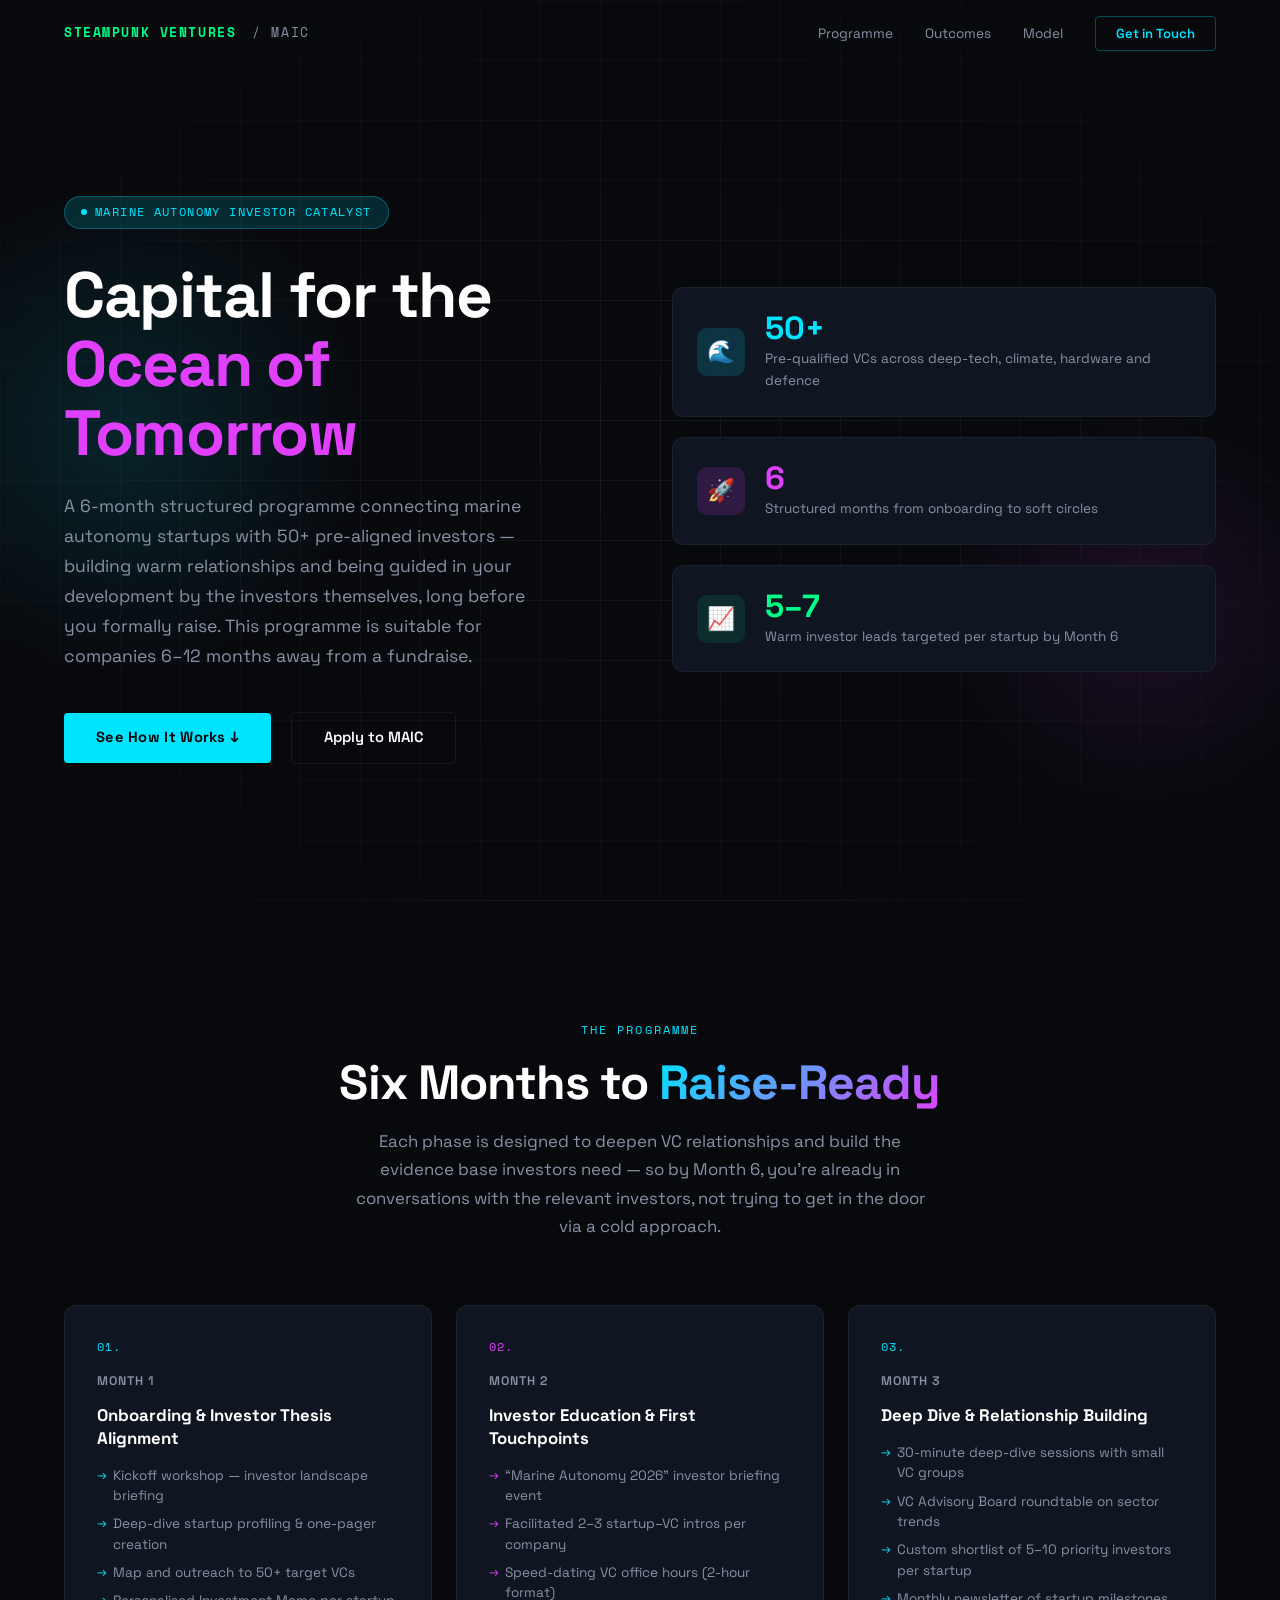
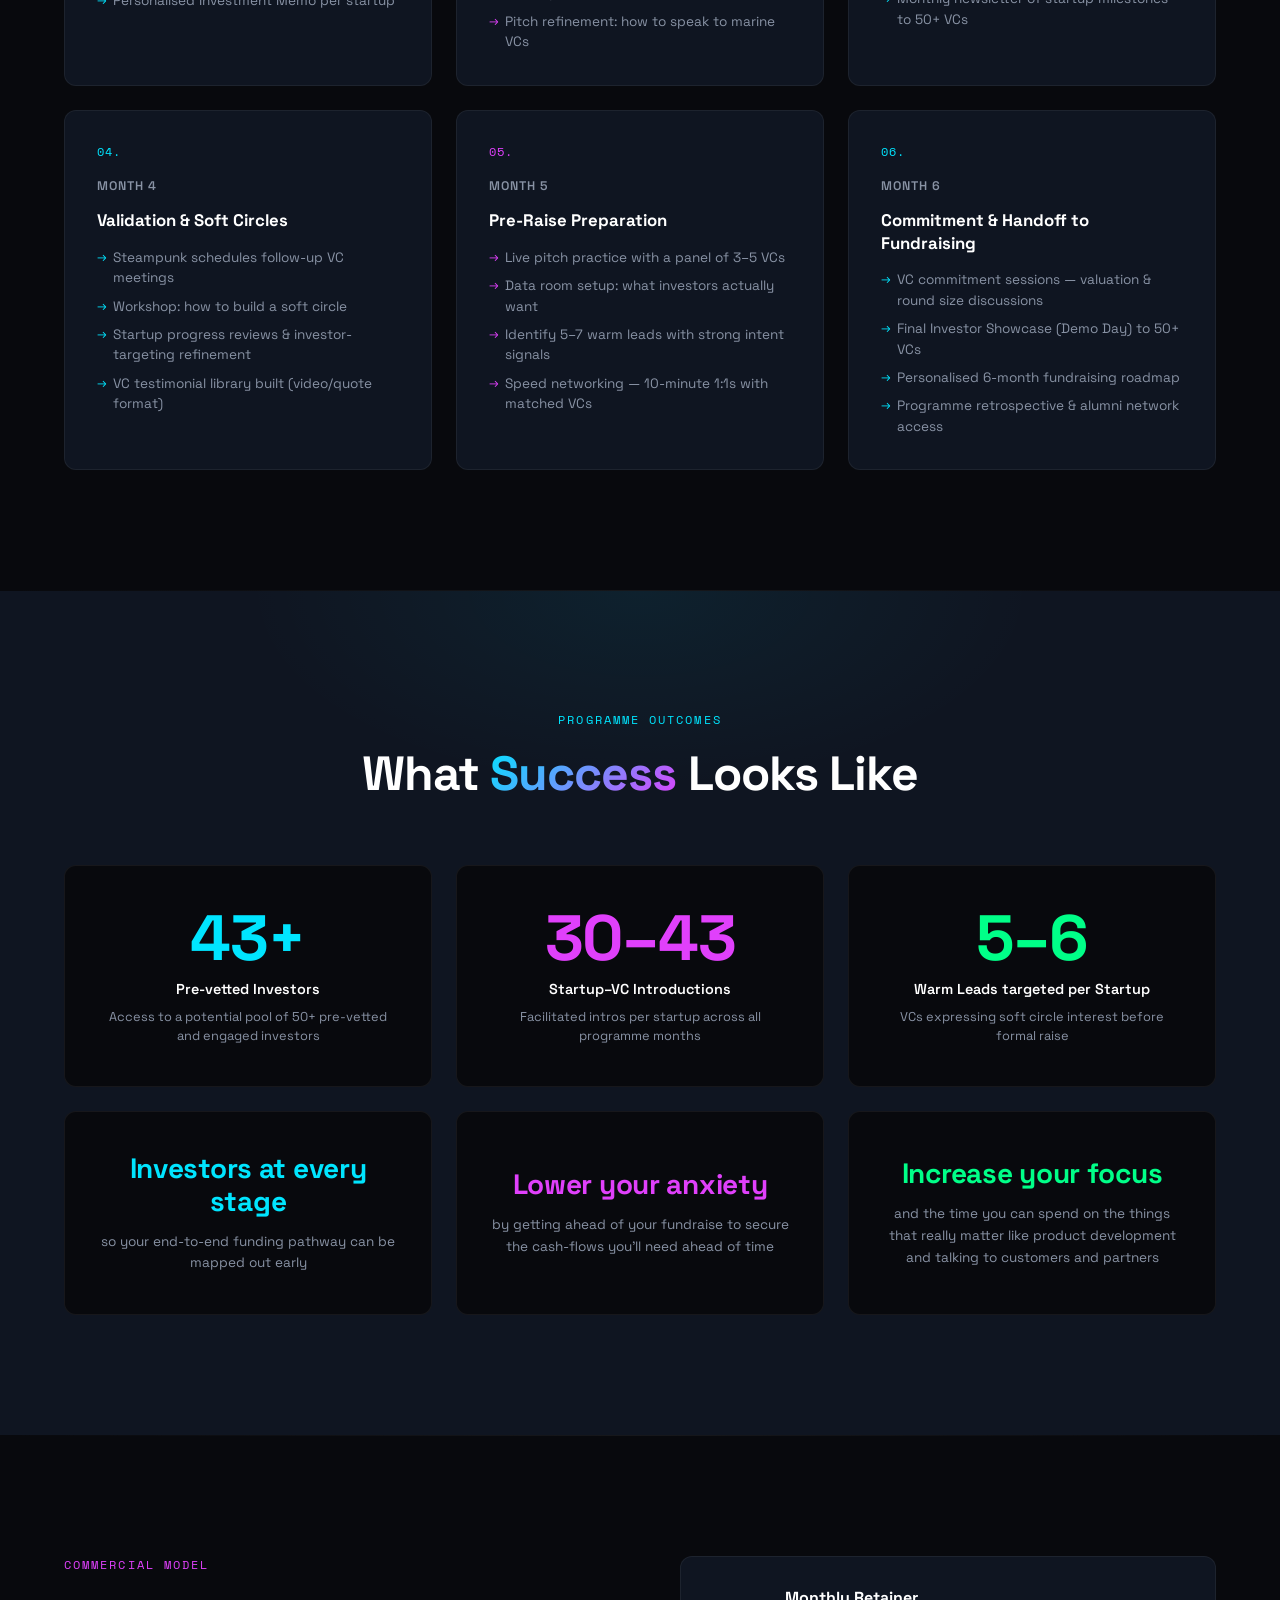
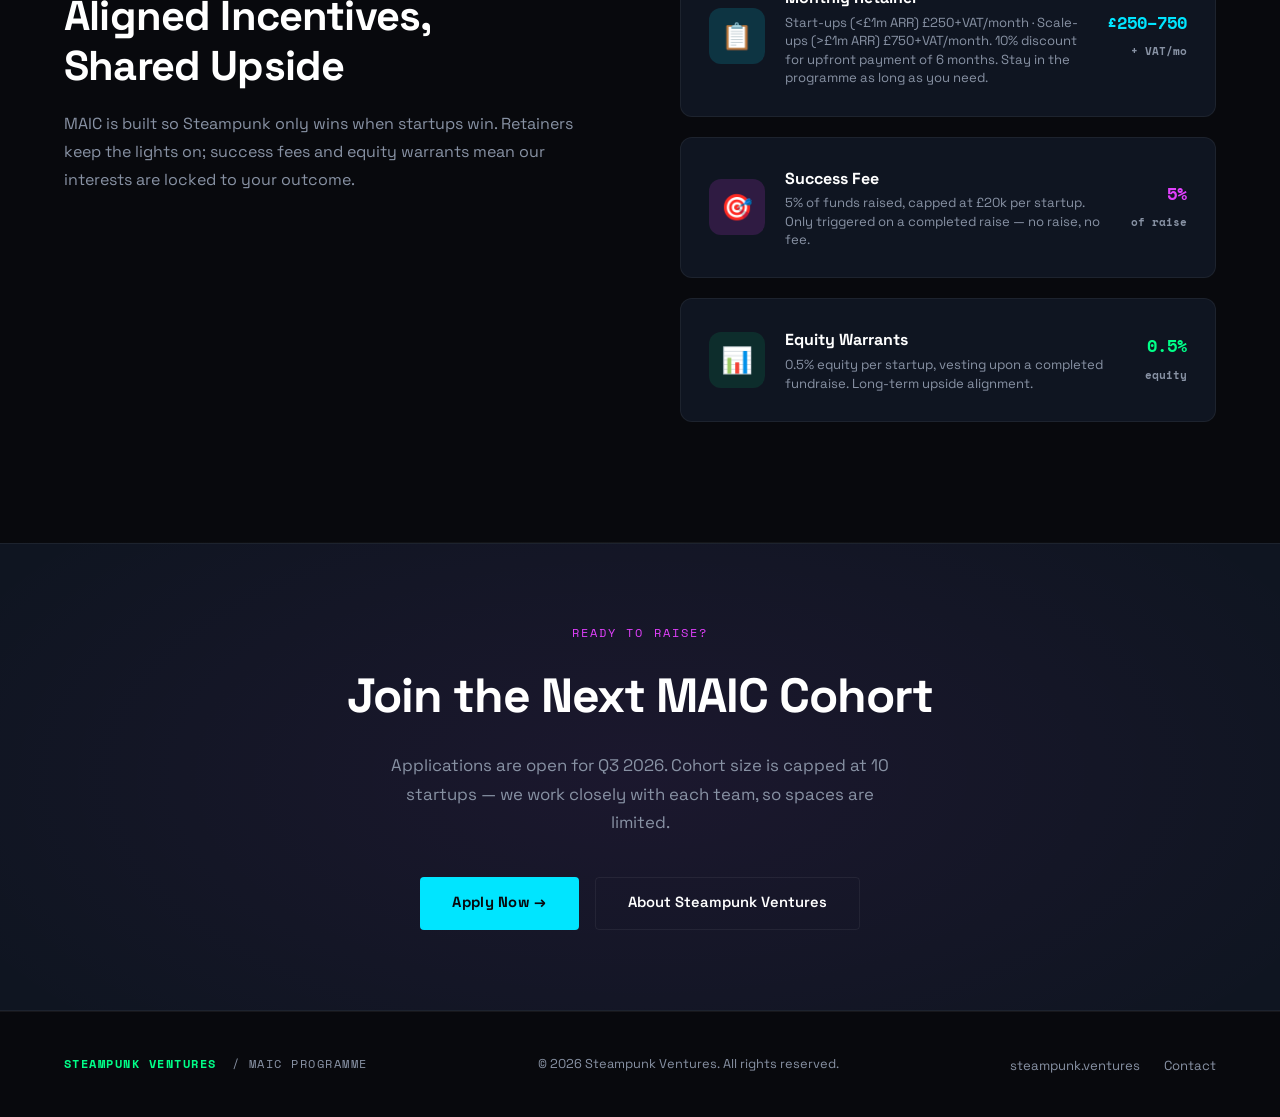
==== index.html @ b5d6bf50 "Apply client feedback: content updates and commercial model changes" ====
<!DOCTYPE html>
<html lang="en">
<head>
  <meta charset="UTF-8" />
  <meta name="viewport" content="width=device-width, initial-scale=1.0" />
  <title>MAIC – Marine Autonomy Investor Catalyst | Steampunk Ventures</title>
  <meta name="description" content="A 6-month structured programme connecting marine autonomy startups with 50+ VCs. Delivered by Steampunk Ventures." />
  <link rel="stylesheet" href="style.css" />
  <link rel="preconnect" href="https://fonts.googleapis.com" />
  <link rel="preconnect" href="https://fonts.gstatic.com" crossorigin />
</head>
<body>

  <!-- ── Navigation ────────────────────────────── -->
  <nav class="nav" role="navigation" aria-label="Main navigation">
    <div class="container nav-inner">
      <a href="#hero" class="nav-logo">
        Steampunk Ventures <span>/ MAIC</span>
      </a>
      <ul class="nav-links" role="list">
        <li><a href="#how-it-works">Programme</a></li>
        <li><a href="#metrics">Outcomes</a></li>
        <li><a href="#revenue">Model</a></li>
        <li><a href="#contact" class="nav-cta">Get in Touch</a></li>
      </ul>
    </div>
  </nav>

  <!-- ── Hero ──────────────────────────────────────────── -->
  <section id="hero" class="hero" aria-labelledby="hero-heading">
    <div class="hero-grid" aria-hidden="true"></div>
    <div class="hero-glow-left" aria-hidden="true"></div>
    <div class="hero-glow-right" aria-hidden="true"></div>

    <div class="container hero-content">
      <div class="hero-left">
        <div class="hero-badge reveal">Marine Autonomy Investor Catalyst</div>
        <h1 id="hero-heading" class="hero-title reveal reveal-delay-1">
          Capital for the <em>Ocean of Tomorrow</em>
        </h1>
        <p class="hero-sub reveal reveal-delay-2">
          A 6-month structured programme connecting marine autonomy startups
          with 50+ pre-aligned investors — building warm relationships and being
          guided in your development by the investors themselves, long before you
          formally raise. This programme is suitable for companies 6–12 months
          away from a fundraise.
        </p>
        <div class="hero-actions reveal reveal-delay-3">
          <a href="#how-it-works" class="btn-primary">
            See How It Works ↓
          </a>
          <a href="#contact" class="btn-secondary">
            Apply to MAIC
          </a>
        </div>
      </div>

      <div class="hero-right">
        <div class="hero-stat-card reveal reveal-delay-2">
          <div class="hero-stat-icon cyan" aria-hidden="true">🌊</div>
          <div>
            <div class="hero-stat-number">50+</div>
            <div class="hero-stat-desc">Pre-qualified VCs across deep-tech, climate, hardware and defence</div>
          </div>
        </div>
        <div class="hero-stat-card reveal reveal-delay-3">
          <div class="hero-stat-icon magenta" aria-hidden="true">🚀</div>
          <div>
            <div class="hero-stat-number magenta">6</div>
            <div class="hero-stat-desc">Structured months from onboarding to soft circles</div>
          </div>
        </div>
        <div class="hero-stat-card reveal reveal-delay-4">
          <div class="hero-stat-icon green" aria-hidden="true">📈</div>
          <div>
            <div class="hero-stat-number green">5–7</div>
            <div class="hero-stat-desc">Warm investor leads targeted per startup by Month 6</div>
          </div>
        </div>
      </div>
    </div>
  </section>

  <div class="divider"></div>

  <!-- ── How It Works ──────────────────────────────── -->
  <section id="how-it-works" class="how-it-works" aria-labelledby="hiw-heading">
    <div class="container">
      <div class="section-header">
        <span class="label reveal">The Programme</span>
        <h2 id="hiw-heading" class="section-title reveal reveal-delay-1">
          Six Months to <em>Raise-Ready</em>
        </h2>
        <p class="section-lead reveal reveal-delay-2">
          Each phase is designed to deepen VC relationships and build the evidence
          base investors need — so by Month 6, you’re already in conversations with
          the relevant investors, not trying to get in the door via a cold approach.
        </p>
      </div>

      <div class="phases-grid">

        <article class="phase-card reveal">
          <span class="phase-number">01.</span>
          <p class="phase-month">Month 1</p>
          <h3 class="phase-title">Onboarding &amp; Investor Thesis Alignment</h3>
          <ul class="phase-bullets">
            <li>Kickoff workshop — investor landscape briefing</li>
            <li>Deep-dive startup profiling &amp; one-pager creation</li>
            <li>Map and outreach to 50+ target VCs</li>
            <li>Personalised Investment Memo per startup</li>
          </ul>
        </article>

        <article class="phase-card reveal reveal-delay-1">
          <span class="phase-number">02.</span>
          <p class="phase-month">Month 2</p>
          <h3 class="phase-title">Investor Education &amp; First Touchpoints</h3>
          <ul class="phase-bullets">
            <li>“Marine Autonomy 2026” investor briefing event</li>
            <li>Facilitated 2–3 startup–VC intros per company</li>
            <li>Speed-dating VC office hours (2-hour format)</li>
            <li>Pitch refinement: how to speak to marine VCs</li>
          </ul>
        </article>

        <article class="phase-card reveal reveal-delay-2">
          <span class="phase-number">03.</span>
          <p class="phase-month">Month 3</p>
          <h3 class="phase-title">Deep Dive &amp; Relationship Building</h3>
          <ul class="phase-bullets">
            <li>30-minute deep-dive sessions with small VC groups</li>
            <li>VC Advisory Board roundtable on sector trends</li>
            <li>Custom shortlist of 5–10 priority investors per startup</li>
            <li>Monthly newsletter of startup milestones to 50+ VCs</li>
          </ul>
        </article>

        <article class="phase-card reveal reveal-delay-3">
          <span class="phase-number">04.</span>
          <p class="phase-month">Month 4</p>
          <h3 class="phase-title">Validation &amp; Soft Circles</h3>
          <ul class="phase-bullets">
            <li>Steampunk schedules follow-up VC meetings</li>
            <li>Workshop: how to build a soft circle</li>
            <li>Startup progress reviews &amp; investor-targeting refinement</li>
            <li>VC testimonial library built (video/quote format)</li>
          </ul>
        </article>

        <article class="phase-card reveal reveal-delay-4">
          <span class="phase-number">05.</span>
          <p class="phase-month">Month 5</p>
          <h3 class="phase-title">Pre-Raise Preparation</h3>
          <ul class="phase-bullets">
            <li>Live pitch practice with a panel of 3–5 VCs</li>
            <li>Data room setup: what investors actually want</li>
            <li>Identify 5–7 warm leads with strong intent signals</li>
            <li>Speed networking — 10-minute 1:1s with matched VCs</li>
          </ul>
        </article>

        <article class="phase-card reveal reveal-delay-5">
          <span class="phase-number">06.</span>
          <p class="phase-month">Month 6</p>
          <h3 class="phase-title">Commitment &amp; Handoff to Fundraising</h3>
          <ul class="phase-bullets">
            <li>VC commitment sessions — valuation &amp; round size discussions</li>
            <li>Final Investor Showcase (Demo Day) to 50+ VCs</li>
            <li>Personalised 6-month fundraising roadmap</li>
            <li>Programme retrospective &amp; alumni network access</li>
          </ul>
        </article>

      </div>
    </div>
  </section>

  <div class="divider"></div>

  <!-- ── Key Metrics ───────────────────────────────── -->
  <section id="metrics" class="metrics" aria-labelledby="metrics-heading">
    <div class="container">
      <div class="section-header">
        <span class="label reveal">Programme Outcomes</span>
        <h2 id="metrics-heading" class="section-title reveal reveal-delay-1">
          What <em>Success</em> Looks Like
        </h2>
      </div>

      <div class="metrics-grid">

        <div class="metric-card reveal">
          <div class="metric-value" data-target="50" data-suffix="+">0</div>
          <div class="metric-label">Pre-vetted Investors</div>
          <div class="metric-desc">Access to a potential pool of 50+ pre-vetted and engaged investors</div>
        </div>

        <div class="metric-card magenta reveal reveal-delay-1">
          <div class="metric-value magenta" data-target="50" data-prefix="30–" data-suffix="">0</div>
          <div class="metric-label">Startup–VC Introductions</div>
          <div class="metric-desc">Facilitated intros per startup across all programme months</div>
        </div>

        <div class="metric-card green reveal reveal-delay-2">
          <div class="metric-value green" data-target="7" data-prefix="5–" data-suffix="">0</div>
          <div class="metric-label">Warm Leads targeted per Startup</div>
          <div class="metric-desc">VCs expressing soft circle interest before formal raise</div>
        </div>

        <div class="benefit-card reveal reveal-delay-3">
          <div class="benefit-headline">Investors at every stage</div>
          <div class="benefit-desc">so your end-to-end funding pathway can be mapped out early</div>
        </div>

        <div class="benefit-card magenta reveal reveal-delay-4">
          <div class="benefit-headline">Lower your anxiety</div>
          <div class="benefit-desc">by getting ahead of your fundraise to secure the cash-flows you’ll need ahead of time</div>
        </div>

        <div class="benefit-card green reveal reveal-delay-5">
          <div class="benefit-headline">Increase your focus</div>
          <div class="benefit-desc">and the time you can spend on the things that really matter like product development and talking to customers and partners</div>
        </div>

      </div>
    </div>
  </section>

  <div class="divider"></div>

  <!-- ── Revenue Model ─────────────────────────────── -->
  <section id="revenue" class="revenue" aria-labelledby="revenue-heading">
    <div class="container">
      <div class="revenue-layout">

        <div class="revenue-left">
          <span class="revenue-intro-label reveal">Commercial Model</span>
          <h2 id="revenue-heading" class="revenue-intro-title reveal reveal-delay-1">
            Aligned Incentives,<br>Shared Upside
          </h2>
          <p class="revenue-intro-text reveal reveal-delay-2">
            MAIC is built so Steampunk only wins when startups win.
            Retainers keep the lights on; success fees and equity warrants
            mean our interests are locked to your outcome.
          </p>
        </div>

        <div class="revenue-streams" aria-label="Revenue streams">

          <div class="stream-card reveal">
            <div class="stream-icon" aria-hidden="true">📋</div>
            <div>
              <div class="stream-name">Monthly Retainer</div>
              <div class="stream-detail">Start-ups (&lt;£1m ARR) £250+VAT/month · Scale-ups (&gt;£1m ARR) £750+VAT/month. 10% discount for upfront payment of 6 months. Stay in the programme as long as you need.</div>
            </div>
            <div class="stream-value">£250–750<br><small style="font-size:0.7rem;color:var(--text-muted)">+ VAT/mo</small></div>
          </div>

          <div class="stream-card reveal reveal-delay-1">
            <div class="stream-icon magenta" aria-hidden="true">🎯</div>
            <div>
              <div class="stream-name">Success Fee</div>
              <div class="stream-detail">5% of funds raised, capped at £20k per startup. Only triggered on a completed raise — no raise, no fee.</div>
            </div>
            <div class="stream-value">5%<br><small style="font-size:0.7rem;color:var(--text-muted)">of raise</small></div>
          </div>

          <div class="stream-card reveal reveal-delay-2">
            <div class="stream-icon green" aria-hidden="true">📊</div>
            <div>
              <div class="stream-name">Equity Warrants</div>
              <div class="stream-detail">0.5% equity per startup, vesting upon a completed fundraise. Long-term upside alignment.</div>
            </div>
            <div class="stream-value">0.5%<br><small style="font-size:0.7rem;color:var(--text-muted)">equity</small></div>
          </div>

        </div>
      </div>
    </div>
  </section>

  <div class="divider"></div>

  <!-- ── CTA Banner ─────────────────────────────────── -->
  <section id="contact" class="cta-banner" aria-labelledby="cta-heading">
    <div class="container">
      <span class="label reveal" style="text-align:center; color: var(--accent-magenta);">Ready to Raise?</span>
      <h2 id="cta-heading" class="cta-title reveal reveal-delay-1">
        Join the Next MAIC Cohort
      </h2>
      <p class="cta-sub reveal reveal-delay-2">
        Applications are open for Q3 2026. Cohort size is capped at 10 startups
        — we work closely with each team, so spaces are limited.
      </p>
      <div class="cta-actions reveal reveal-delay-3">
        <a href="mailto:maic@steampunk.ventures" class="btn-primary">
          Apply Now →
        </a>
        <a href="https://www.steampunk.ventures/" class="btn-secondary" target="_blank" rel="noopener noreferrer">
          About Steampunk Ventures
        </a>
      </div>
    </div>
  </section>

  <!-- ── Footer ───────────────────────────────────────── -->
  <footer>
    <div class="container footer-inner">
      <div class="footer-logo">
        Steampunk Ventures <span>/ MAIC Programme</span>
      </div>
      <p class="footer-note">&copy; 2026 Steampunk Ventures. All rights reserved.</p>
      <ul class="footer-links" role="list">
        <li><a href="https://www.steampunk.ventures/" target="_blank" rel="noopener noreferrer">steampunk.ventures</a></li>
        <li><a href="mailto:maic@steampunk.ventures">Contact</a></li>
      </ul>
    </div>
  </footer>

  <script src="script.js" defer></script>
</body>
</html>
---- style.css ----
/* ============================================================
   MAIC – Marine Autonomy Investor Catalyst
   Brand: Steampunk Ventures
   ============================================================ */

@import url('https://fonts.googleapis.com/css2?family=Space+Grotesk:wght@300;400;500;600;700&family=Space+Mono:wght@400;700&display=swap');

:root {
  --bg-base:        #08090D;
  --bg-card:        #0F1521;
  --bg-card-hover:  #141E30;
  --text-primary:   #FFFFFF;
  --text-muted:     #8892A4;
  --accent-cyan:    #00E5FF;
  --accent-magenta: #E040FB;
  --accent-green:   #00FF88;
  --glow-cyan:      rgba(0, 229, 255, 0.15);
  --glow-magenta:   rgba(224, 64, 251, 0.15);
  --border-subtle:  rgba(255, 255, 255, 0.06);
  --border-cyan:    rgba(0, 229, 255, 0.3);
  --border-magenta: rgba(224, 64, 251, 0.3);
  --font-main:      'Space Grotesk', system-ui, sans-serif;
  --font-mono:      'Space Mono', monospace;
  --max-width:      1200px;
  --section-pad:    120px;
}

/* ── Reset ──────────────────────────────────────────── */
*, *::before, *::after { box-sizing: border-box; margin: 0; padding: 0; }
html { scroll-behavior: smooth; font-size: 16px; }
body {
  background: var(--bg-base);
  color: var(--text-primary);
  font-family: var(--font-main);
  line-height: 1.6;
  -webkit-font-smoothing: antialiased;
}
img { max-width: 100%; display: block; }
a { color: inherit; text-decoration: none; }

/* ── Utility ──────────────────────────────────────────── */
.container {
  width: 90%;
  max-width: var(--max-width);
  margin-inline: auto;
}
.label {
  font-family: var(--font-mono);
  font-size: 0.72rem;
  letter-spacing: 0.18em;
  text-transform: uppercase;
  color: var(--accent-cyan);
  display: block;
  margin-bottom: 1rem;
}
.reveal {
  opacity: 0;
  transform: translateY(32px);
  transition: opacity 0.7s ease, transform 0.7s ease;
}
.reveal.visible {
  opacity: 1;
  transform: none;
}
.reveal-delay-1 { transition-delay: 0.1s; }
.reveal-delay-2 { transition-delay: 0.2s; }
.reveal-delay-3 { transition-delay: 0.3s; }
.reveal-delay-4 { transition-delay: 0.4s; }
.reveal-delay-5 { transition-delay: 0.5s; }
.reveal-delay-6 { transition-delay: 0.6s; }

/* ── Nav ───────────────────────────────────────────────────── */
.nav {
  position: fixed;
  top: 0;
  inset-inline: 0;
  z-index: 100;
  padding: 1.25rem 0;
  transition: background 0.3s ease, backdrop-filter 0.3s ease;
}
.nav.scrolled {
  background: rgba(8, 9, 13, 0.92);
  backdrop-filter: blur(12px);
  border-bottom: 1px solid var(--border-subtle);
}
.nav-inner {
  display: flex;
  align-items: center;
  justify-content: space-between;
}
.nav-logo {
  font-family: var(--font-mono);
  font-size: 0.82rem;
  font-weight: 700;
  letter-spacing: 0.12em;
  text-transform: uppercase;
  color: var(--accent-green);
}
.nav-logo span {
  color: var(--text-muted);
  font-weight: 400;
  margin-left: 0.4rem;
}
.nav-links {
  display: flex;
  align-items: center;
  gap: 2rem;
  list-style: none;
}
.nav-links a {
  font-size: 0.85rem;
  color: var(--text-muted);
  transition: color 0.2s;
}
.nav-links a:hover { color: var(--text-primary); }
.nav-cta {
  font-size: 0.82rem !important;
  font-weight: 600;
  color: var(--accent-cyan) !important;
  border: 1px solid var(--border-cyan);
  padding: 0.5rem 1.25rem;
  border-radius: 4px;
  transition: background 0.2s, color 0.2s !important;
}
.nav-cta:hover {
  background: var(--accent-cyan);
  color: var(--bg-base) !important;
}

/* ── Hero ────────────────────────────────────────────────────────── */
.hero {
  min-height: 100vh;
  display: flex;
  align-items: center;
  position: relative;
  overflow: hidden;
  padding: 160px 0 100px;
}
.hero-grid {
  position: absolute;
  inset: 0;
  background-image:
    linear-gradient(var(--border-subtle) 1px, transparent 1px),
    linear-gradient(90deg, var(--border-subtle) 1px, transparent 1px);
  background-size: 60px 60px;
  mask-image: radial-gradient(ellipse 80% 80% at 50% 50%, black, transparent);
}
.hero-glow-left {
  position: absolute;
  top: 20%;
  left: -10%;
  width: 500px;
  height: 500px;
  background: radial-gradient(circle, rgba(0, 229, 255, 0.12) 0%, transparent 70%);
  pointer-events: none;
}
.hero-glow-right {
  position: absolute;
  bottom: 10%;
  right: -5%;
  width: 400px;
  height: 400px;
  background: radial-gradient(circle, rgba(224, 64, 251, 0.1) 0%, transparent 70%);
  pointer-events: none;
}
.hero-content {
  position: relative;
  z-index: 2;
  display: grid;
  grid-template-columns: 1fr 1fr;
  gap: 4rem;
  align-items: center;
}
.hero-badge {
  display: inline-flex;
  align-items: center;
  gap: 0.5rem;
  background: var(--glow-cyan);
  border: 1px solid var(--border-cyan);
  border-radius: 100px;
  padding: 0.4rem 1rem;
  font-family: var(--font-mono);
  font-size: 0.72rem;
  letter-spacing: 0.12em;
  text-transform: uppercase;
  color: var(--accent-cyan);
  margin-bottom: 2rem;
}
.hero-badge::before {
  content: '';
  width: 6px;
  height: 6px;
  background: var(--accent-cyan);
  border-radius: 50%;
  animation: pulse 2s infinite;
}
@keyframes pulse {
  0%, 100% { opacity: 1; }
  50% { opacity: 0.3; }
}
.hero-title {
  font-size: clamp(2.6rem, 5vw, 4.2rem);
  font-weight: 700;
  line-height: 1.08;
  letter-spacing: -0.02em;
  margin-bottom: 1.5rem;
}
.hero-title em {
  font-style: normal;
  color: var(--accent-magenta);
}
.hero-sub {
  font-size: 1.1rem;
  color: var(--text-muted);
  line-height: 1.7;
  margin-bottom: 2.5rem;
  max-width: 42ch;
}
.hero-actions {
  display: flex;
  align-items: center;
  gap: 1.25rem;
  flex-wrap: wrap;
}
.btn-primary {
  display: inline-flex;
  align-items: center;
  gap: 0.5rem;
  background: var(--accent-cyan);
  color: var(--bg-base);
  font-family: var(--font-main);
  font-weight: 700;
  font-size: 0.92rem;
  letter-spacing: 0.02em;
  padding: 0.85rem 2rem;
  border-radius: 4px;
  border: none;
  cursor: pointer;
  transition: transform 0.2s, box-shadow 0.2s;
}
.btn-primary:hover {
  transform: translateY(-2px);
  box-shadow: 0 8px 32px rgba(0, 229, 255, 0.3);
}
.btn-secondary {
  display: inline-flex;
  align-items: center;
  gap: 0.5rem;
  background: transparent;
  color: var(--text-primary);
  font-family: var(--font-main);
  font-weight: 600;
  font-size: 0.92rem;
  padding: 0.85rem 2rem;
  border-radius: 4px;
  border: 1px solid var(--border-subtle);
  cursor: pointer;
  transition: border-color 0.2s, background 0.2s;
}
.btn-secondary:hover {
  border-color: var(--text-muted);
  background: rgba(255,255,255,0.04);
}
.hero-right {
  display: flex;
  flex-direction: column;
  gap: 1.25rem;
}
.hero-stat-card {
  background: var(--bg-card);
  border: 1px solid var(--border-subtle);
  border-radius: 12px;
  padding: 1.5rem;
  display: flex;
  align-items: center;
  gap: 1.25rem;
  transition: border-color 0.3s;
}
.hero-stat-card:hover { border-color: var(--border-cyan); }
.hero-stat-icon {
  width: 48px;
  height: 48px;
  border-radius: 10px;
  display: flex;
  align-items: center;
  justify-content: center;
  font-size: 1.4rem;
  flex-shrink: 0;
}
.hero-stat-icon.cyan { background: var(--glow-cyan); }
.hero-stat-icon.magenta { background: var(--glow-magenta); }
.hero-stat-icon.green { background: rgba(0, 255, 136, 0.1); }
.hero-stat-number {
  font-size: 2rem;
  font-weight: 700;
  line-height: 1;
  color: var(--accent-cyan);
}
.hero-stat-number.magenta { color: var(--accent-magenta); }
.hero-stat-number.green { color: var(--accent-green); }
.hero-stat-desc {
  font-size: 0.85rem;
  color: var(--text-muted);
  margin-top: 0.25rem;
}

/* ── Section Shared ─────────────────────────────────────────── */
section {
  padding: var(--section-pad) 0;
}
.section-header {
  text-align: center;
  margin-bottom: 4rem;
}
.section-title {
  font-size: clamp(2rem, 4vw, 3rem);
  font-weight: 700;
  letter-spacing: -0.02em;
  line-height: 1.15;
  margin-bottom: 1rem;
}
.section-title em {
  font-style: normal;
  background: linear-gradient(135deg, var(--accent-cyan), var(--accent-magenta));
  -webkit-background-clip: text;
  -webkit-text-fill-color: transparent;
  background-clip: text;
}
.section-lead {
  font-size: 1.05rem;
  color: var(--text-muted);
  max-width: 54ch;
  margin-inline: auto;
  line-height: 1.7;
}

/* ── Divider ─────────────────────────────────────────────────── */
.divider {
  height: 1px;
  background: linear-gradient(90deg, transparent, var(--border-subtle), transparent);
}

/* ── How It Works ───────────────────────────────────────────── */
.how-it-works {
  background: var(--bg-base);
}
.phases-grid {
  display: grid;
  grid-template-columns: repeat(3, 1fr);
  gap: 1.5rem;
}
.phase-card {
  background: var(--bg-card);
  border: 1px solid var(--border-subtle);
  border-radius: 12px;
  padding: 2rem;
  position: relative;
  overflow: hidden;
  transition: border-color 0.3s, transform 0.3s, box-shadow 0.3s;
  cursor: default;
}
.phase-card::before {
  content: '';
  position: absolute;
  top: 0;
  left: 0;
  right: 0;
  height: 2px;
  background: linear-gradient(90deg, var(--accent-cyan), transparent);
  opacity: 0;
  transition: opacity 0.3s;
}
.phase-card:hover {
  border-color: var(--border-cyan);
  transform: translateY(-4px);
  box-shadow: 0 16px 48px var(--glow-cyan);
}
.phase-card:hover::before { opacity: 1; }
.phase-card:nth-child(3n+2):hover {
  border-color: var(--border-magenta);
  box-shadow: 0 16px 48px var(--glow-magenta);
}
.phase-card:nth-child(3n+2)::before {
  background: linear-gradient(90deg, var(--accent-magenta), transparent);
}
.phase-number {
  font-family: var(--font-mono);
  font-size: 0.72rem;
  color: var(--accent-cyan);
  letter-spacing: 0.1em;
  margin-bottom: 1rem;
  display: block;
}
.phase-card:nth-child(3n+2) .phase-number { color: var(--accent-magenta); }
.phase-month {
  font-size: 0.78rem;
  font-weight: 600;
  text-transform: uppercase;
  letter-spacing: 0.08em;
  color: var(--text-muted);
  margin-bottom: 0.75rem;
}
.phase-title {
  font-size: 1.05rem;
  font-weight: 700;
  margin-bottom: 1rem;
  line-height: 1.35;
}
.phase-bullets {
  list-style: none;
  display: flex;
  flex-direction: column;
  gap: 0.5rem;
}
.phase-bullets li {
  font-size: 0.85rem;
  color: var(--text-muted);
  padding-left: 1rem;
  position: relative;
  line-height: 1.5;
}
.phase-bullets li::before {
  content: '→';
  position: absolute;
  left: 0;
  color: var(--accent-cyan);
  font-size: 0.75rem;
}
.phase-card:nth-child(3n+2) .phase-bullets li::before {
  color: var(--accent-magenta);
}

/* ── Key Metrics ──────────────────────────────────────────────── */
.metrics {
  background: var(--bg-card);
  position: relative;
  overflow: hidden;
}
.metrics::before {
  content: '';
  position: absolute;
  top: -200px;
  left: 50%;
  transform: translateX(-50%);
  width: 800px;
  height: 400px;
  background: radial-gradient(ellipse, rgba(0, 229, 255, 0.06) 0%, transparent 70%);
  pointer-events: none;
}
.metrics-grid {
  display: grid;
  grid-template-columns: repeat(3, 1fr);
  gap: 1.5rem;
}
.metric-card {
  background: var(--bg-base);
  border: 1px solid var(--border-subtle);
  border-radius: 12px;
  padding: 2.5rem 2rem;
  text-align: center;
  position: relative;
  overflow: hidden;
  transition: border-color 0.3s, box-shadow 0.3s;
}
.metric-card:hover {
  border-color: var(--border-cyan);
  box-shadow: 0 8px 32px var(--glow-cyan);
}
.metric-card.magenta:hover {
  border-color: var(--border-magenta);
  box-shadow: 0 8px 32px var(--glow-magenta);
}
.metric-card.green:hover {
  border-color: rgba(0,255,136,0.25);
  box-shadow: 0 8px 32px rgba(0,255,136,0.12);
}
.metric-value {
  font-size: clamp(2.8rem, 5vw, 4rem);
  font-weight: 700;
  line-height: 1;
  color: var(--accent-cyan);
  letter-spacing: -0.02em;
  margin-bottom: 0.5rem;
}
.metric-card.magenta .metric-value { color: var(--accent-magenta); }
.metric-card.green .metric-value { color: var(--accent-green); }
.metric-label {
  font-size: 0.9rem;
  font-weight: 600;
  color: var(--text-primary);
  margin-bottom: 0.4rem;
}
.metric-desc {
  font-size: 0.8rem;
  color: var(--text-muted);
  line-height: 1.5;
}

/* ── Benefit Cards (metrics section) ────────────────────────────── */
.benefit-card {
  background: var(--bg-base);
  border: 1px solid var(--border-subtle);
  border-radius: 12px;
  padding: 2.5rem 2rem;
  text-align: center;
  display: flex;
  flex-direction: column;
  justify-content: center;
  gap: 0.75rem;
  transition: border-color 0.3s, box-shadow 0.3s;
}
.benefit-card:hover {
  border-color: var(--border-cyan);
  box-shadow: 0 8px 32px var(--glow-cyan);
}
.benefit-card.magenta:hover {
  border-color: var(--border-magenta);
  box-shadow: 0 8px 32px var(--glow-magenta);
}
.benefit-card.green:hover {
  border-color: rgba(0,255,136,0.25);
  box-shadow: 0 8px 32px rgba(0,255,136,0.12);
}
.benefit-headline {
  font-size: clamp(1.3rem, 2.5vw, 1.75rem);
  font-weight: 700;
  letter-spacing: -0.01em;
  color: var(--accent-cyan);
  line-height: 1.2;
}
.benefit-card.magenta .benefit-headline { color: var(--accent-magenta); }
.benefit-card.green .benefit-headline { color: var(--accent-green); }
.benefit-desc {
  font-size: 0.85rem;
  color: var(--text-muted);
  line-height: 1.6;
}

/* ── Revenue ─────────────────────────────────────────────────────────── */
.revenue {
  background: var(--bg-base);
}
.revenue-layout {
  display: grid;
  grid-template-columns: 1fr 1fr;
  gap: 5rem;
  align-items: start;
}
.revenue-intro-label {
  font-family: var(--font-mono);
  font-size: 0.72rem;
  color: var(--accent-magenta);
  letter-spacing: 0.18em;
  text-transform: uppercase;
  display: block;
  margin-bottom: 1rem;
}
.revenue-intro-title {
  font-size: clamp(1.8rem, 3.5vw, 2.6rem);
  font-weight: 700;
  letter-spacing: -0.02em;
  line-height: 1.2;
  margin-bottom: 1.25rem;
}
.revenue-intro-text {
  font-size: 1rem;
  color: var(--text-muted);
  line-height: 1.75;
  margin-bottom: 2rem;
}
.revenue-streams {
  display: flex;
  flex-direction: column;
  gap: 1.25rem;
}
.stream-card {
  background: var(--bg-card);
  border: 1px solid var(--border-subtle);
  border-radius: 12px;
  padding: 1.75rem;
  display: grid;
  grid-template-columns: 56px 1fr auto;
  align-items: center;
  gap: 1.25rem;
  transition: border-color 0.3s, box-shadow 0.3s;
}
.stream-card:hover {
  border-color: var(--border-cyan);
  box-shadow: 0 4px 24px var(--glow-cyan);
}
.stream-card:nth-child(2):hover {
  border-color: var(--border-magenta);
  box-shadow: 0 4px 24px var(--glow-magenta);
}
.stream-card:nth-child(3):hover {
  border-color: rgba(0,255,136,0.25);
  box-shadow: 0 4px 24px rgba(0,255,136,0.12);
}
.stream-icon {
  width: 56px;
  height: 56px;
  border-radius: 12px;
  background: var(--glow-cyan);
  display: flex;
  align-items: center;
  justify-content: center;
  font-size: 1.6rem;
  flex-shrink: 0;
}
.stream-icon.magenta { background: var(--glow-magenta); }
.stream-icon.green { background: rgba(0,255,136,0.1); }
.stream-name {
  font-weight: 700;
  font-size: 1rem;
  margin-bottom: 0.2rem;
}
.stream-detail {
  font-size: 0.82rem;
  color: var(--text-muted);
  line-height: 1.4;
}
.stream-value {
  font-family: var(--font-mono);
  font-weight: 700;
  font-size: 1.05rem;
  color: var(--accent-cyan);
  text-align: right;
  white-space: nowrap;
}
.stream-card:nth-child(2) .stream-value { color: var(--accent-magenta); }
.stream-card:nth-child(3) .stream-value { color: var(--accent-green); }

/* ── CTA Banner ───────────────────────────────────────────────────────── */
.cta-banner {
  background: var(--bg-card);
  border-top: 1px solid var(--border-subtle);
  border-bottom: 1px solid var(--border-subtle);
  padding: 80px 0;
  text-align: center;
  position: relative;
  overflow: hidden;
}
.cta-banner::before {
  content: '';
  position: absolute;
  inset: 0;
  background: radial-gradient(ellipse 60% 80% at 50% 50%, rgba(224, 64, 251, 0.06), transparent);
  pointer-events: none;
}
.cta-banner .container { position: relative; }
.cta-title {
  font-size: clamp(2rem, 4vw, 3rem);
  font-weight: 700;
  letter-spacing: -0.02em;
  margin-bottom: 1rem;
}
.cta-sub {
  font-size: 1.05rem;
  color: var(--text-muted);
  margin-bottom: 2.5rem;
  max-width: 46ch;
  margin-inline: auto;
  line-height: 1.7;
}
.cta-actions {
  display: flex;
  justify-content: center;
  gap: 1rem;
  flex-wrap: wrap;
}

/* ── Footer ──────────────────────────────────────────────────────────────── */
footer {
  padding: 2.5rem 0;
  border-top: 1px solid var(--border-subtle);
}
.footer-inner {
  display: flex;
  align-items: center;
  justify-content: space-between;
  gap: 1rem;
  flex-wrap: wrap;
}
.footer-logo {
  font-family: var(--font-mono);
  font-size: 0.78rem;
  font-weight: 700;
  letter-spacing: 0.12em;
  text-transform: uppercase;
  color: var(--accent-green);
}
.footer-logo span {
  color: var(--text-muted);
  font-weight: 400;
  margin-left: 0.4rem;
}
.footer-note {
  font-size: 0.8rem;
  color: var(--text-muted);
}
.footer-links {
  display: flex;
  gap: 1.5rem;
  list-style: none;
}
.footer-links a {
  font-size: 0.82rem;
  color: var(--text-muted);
  transition: color 0.2s;
}
.footer-links a:hover { color: var(--accent-cyan); }

/* ── Responsive ───────────────────────────────────────────────────────── */
@media (max-width: 1024px) {
  .phases-grid { grid-template-columns: repeat(2, 1fr); }
  .metrics-grid { grid-template-columns: repeat(2, 1fr); }
}

@media (max-width: 768px) {
  :root { --section-pad: 80px; }
  .nav-links { display: none; }
  .hero-content { grid-template-columns: 1fr; gap: 3rem; }
  .hero-right { flex-direction: row; flex-wrap: wrap; }
  .hero-stat-card { flex: 1 1 calc(50% - 0.625rem); }
  .phases-grid { grid-template-columns: 1fr; }
  .metrics-grid { grid-template-columns: 1fr 1fr; }
  .revenue-layout { grid-template-columns: 1fr; gap: 3rem; }
  .stream-card { grid-template-columns: 48px 1fr; }
  .stream-value { display: none; }
  .footer-inner { flex-direction: column; align-items: flex-start; gap: 1rem; }
}

@media (max-width: 480px) {
  .hero-stat-card { flex: 1 1 100%; }
  .metrics-grid { grid-template-columns: 1fr; }
  .hero-actions { flex-direction: column; align-items: stretch; }
  .btn-primary, .btn-secondary { text-align: center; justify-content: center; }
}
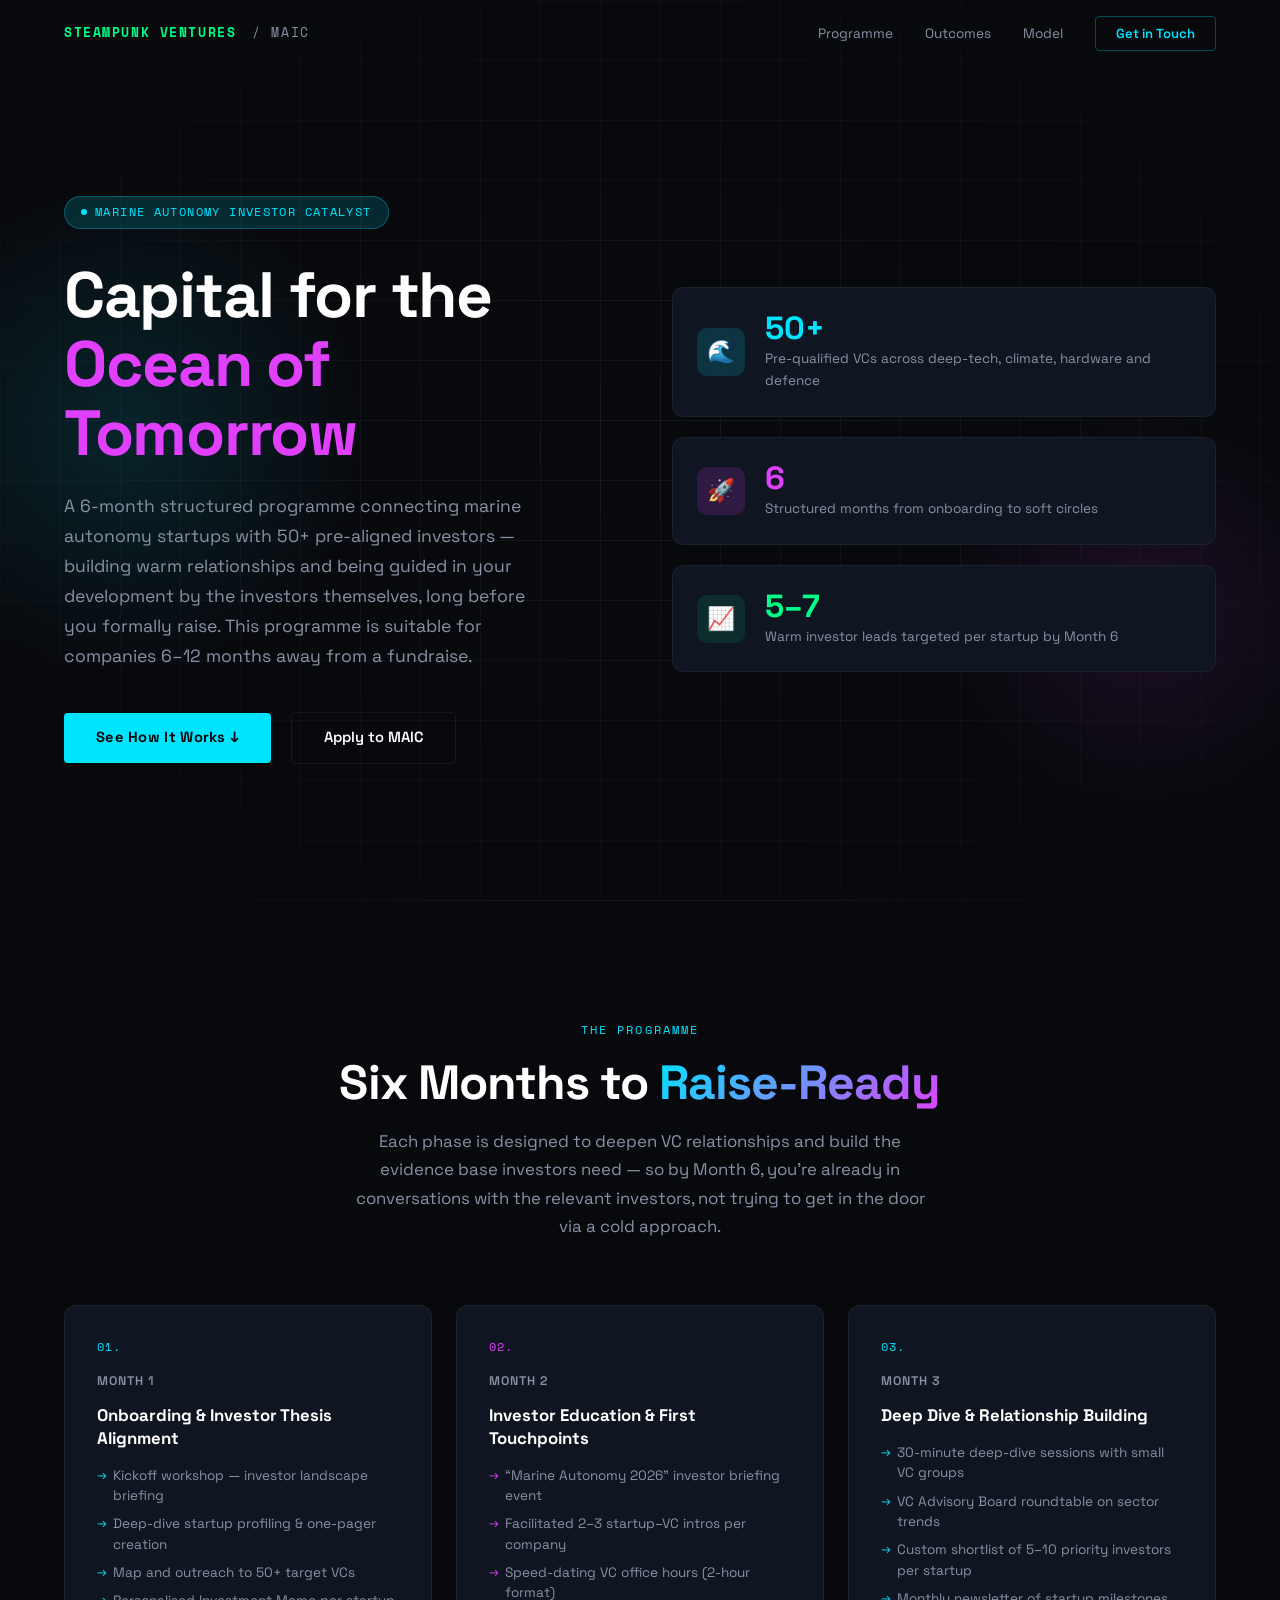
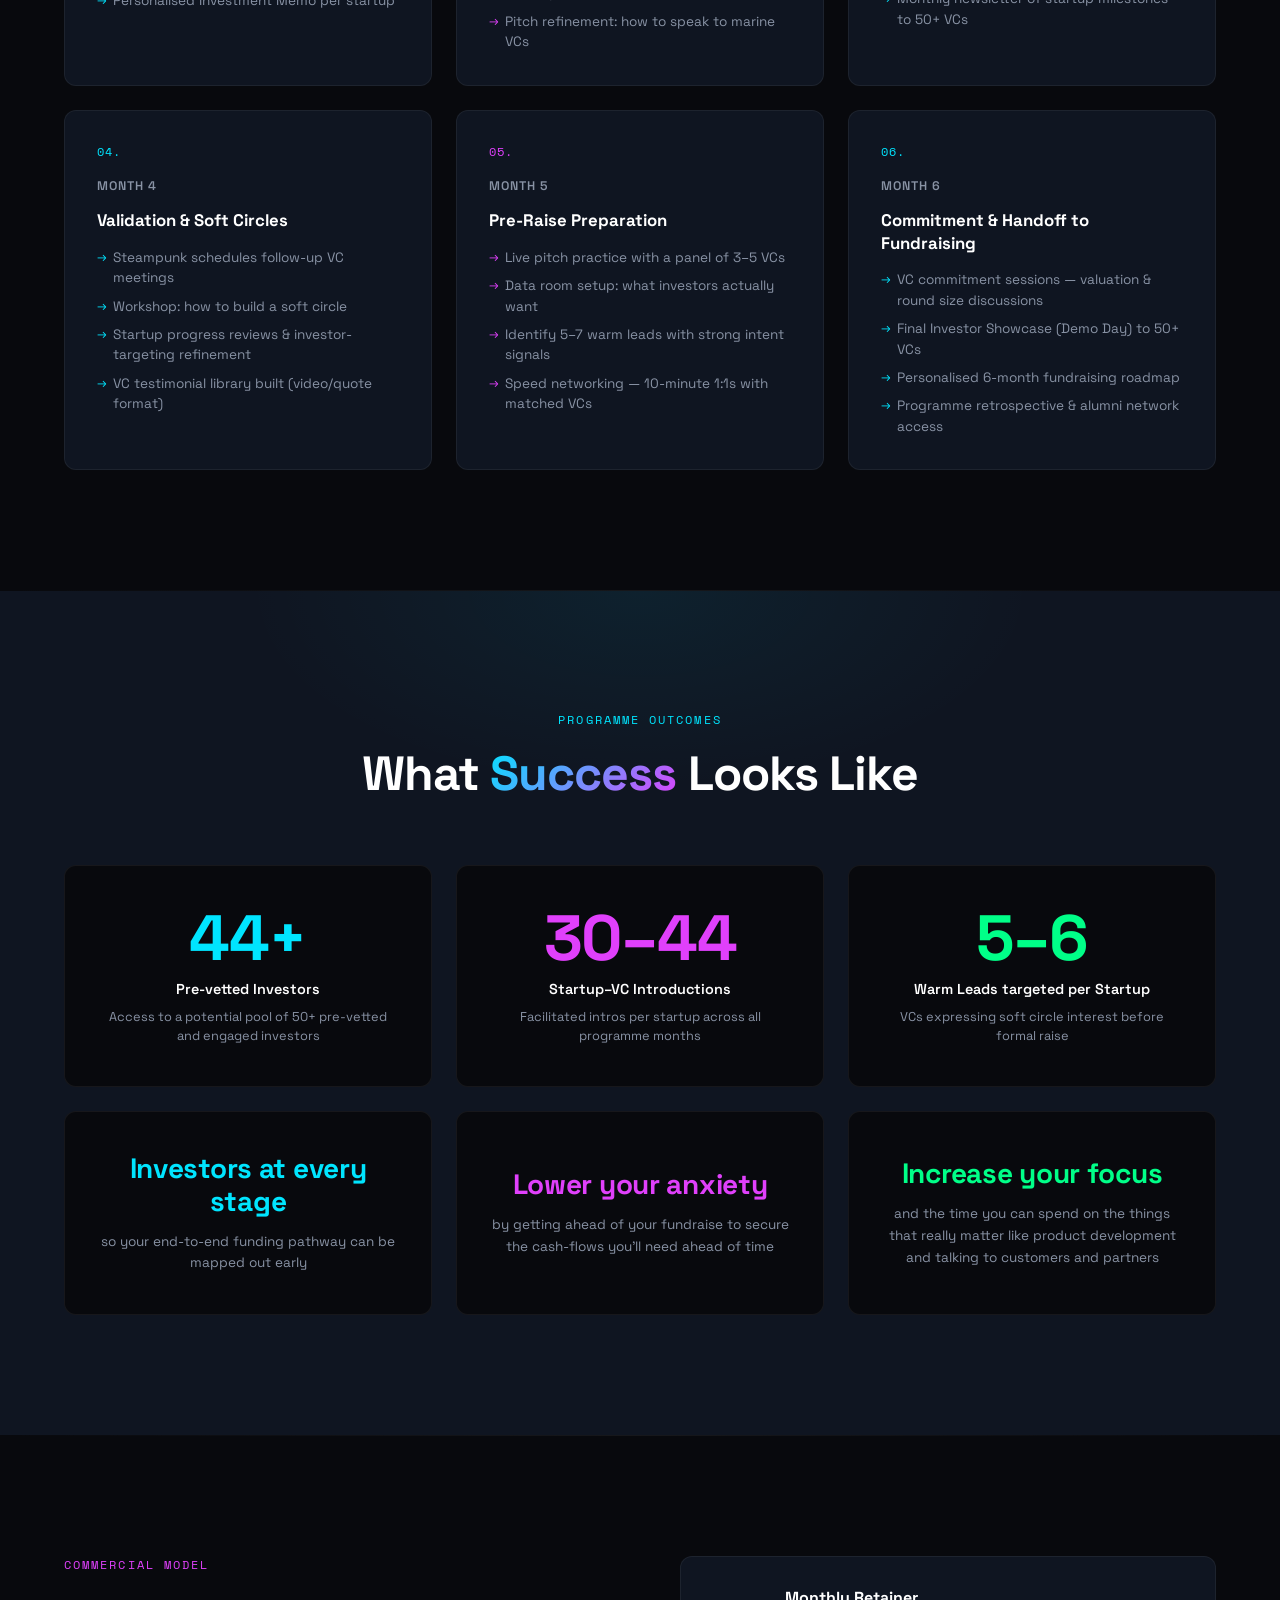
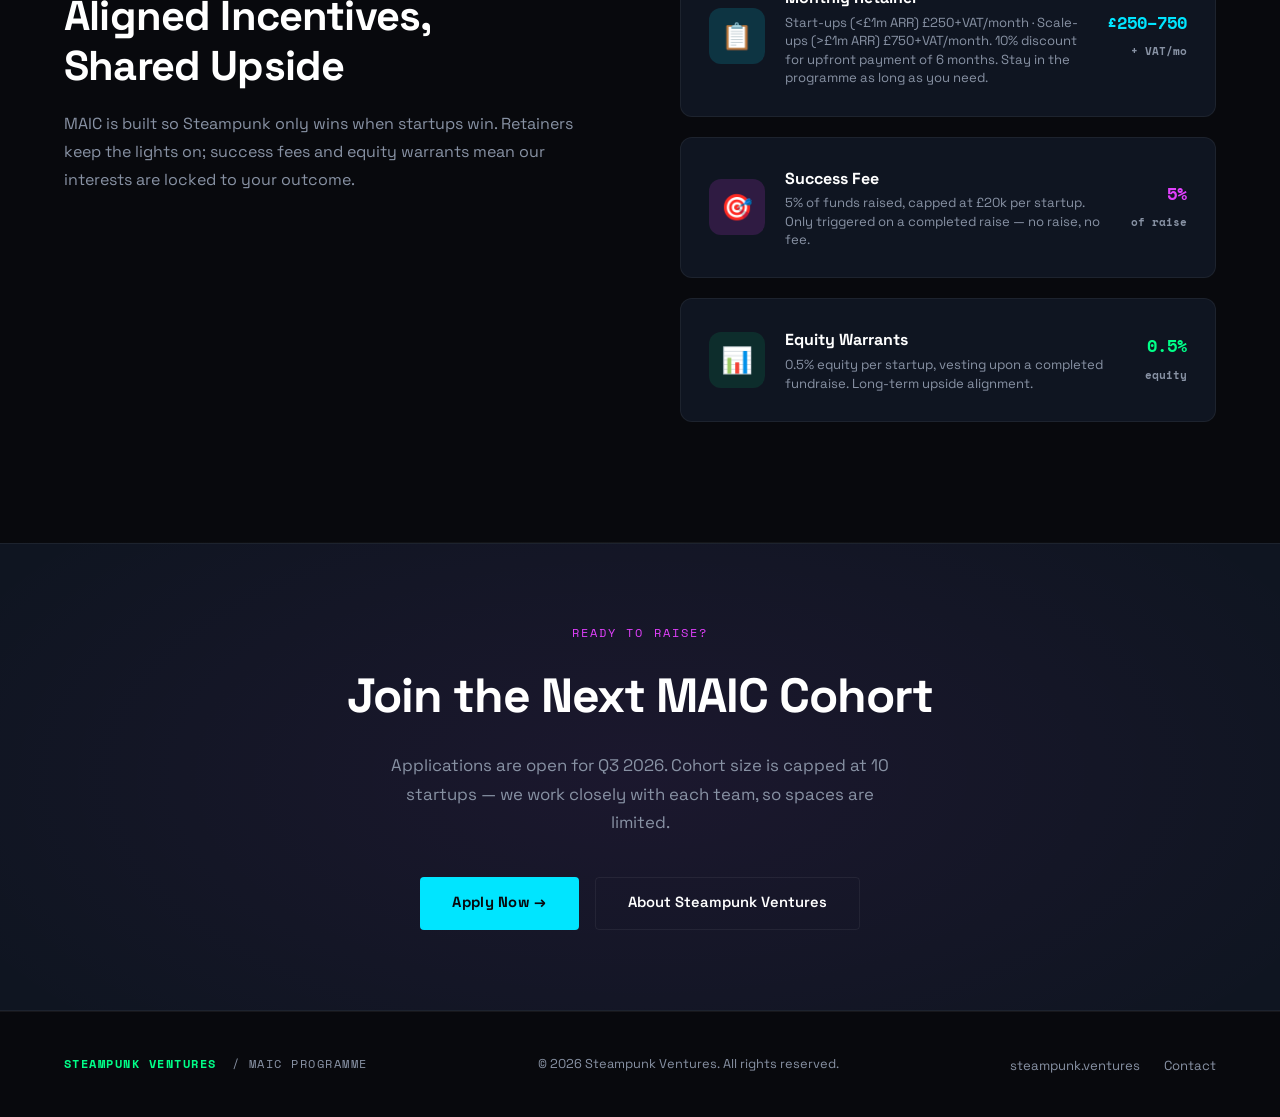
==== commit fb0307fd: "Apply client feedback: content and commercial model updates - Hero: expand description, add defence " ====
--- a/index.html
+++ b/index.html
@@ -26,7 +26,7 @@
     </div>
   </nav>
 
-  <!-- ── Hero ──────────────────────────────────────────── -->
+  <!-- ── Hero ──────────────────────────────────── -->
   <section id="hero" class="hero" aria-labelledby="hero-heading">
     <div class="hero-grid" aria-hidden="true"></div>
     <div class="hero-glow-left" aria-hidden="true"></div>
@@ -83,7 +83,7 @@
 
   <div class="divider"></div>
 
-  <!-- ── How It Works ──────────────────────────────── -->
+  <!-- ── How It Works ──────────────────────────── -->
   <section id="how-it-works" class="how-it-works" aria-labelledby="hiw-heading">
     <div class="container">
       <div class="section-header">
@@ -178,7 +178,7 @@
 
   <div class="divider"></div>
 
-  <!-- ── Key Metrics ───────────────────────────────── -->
+  <!-- ── Key Metrics ────────────────────────────── -->
   <section id="metrics" class="metrics" aria-labelledby="metrics-heading">
     <div class="container">
       <div class="section-header">
@@ -215,7 +215,7 @@
 
         <div class="benefit-card magenta reveal reveal-delay-4">
           <div class="benefit-headline">Lower your anxiety</div>
-          <div class="benefit-desc">by getting ahead of your fundraise to secure the cash-flows you’ll need ahead of time</div>
+          <div class="benefit-desc">by getting ahead of your fundraise to secure the cash-flows you'll need ahead of time</div>
         </div>
 
         <div class="benefit-card green reveal reveal-delay-5">
@@ -229,7 +229,7 @@
 
   <div class="divider"></div>
 
-  <!-- ── Revenue Model ─────────────────────────────── -->
+  <!-- ── Revenue Model ───────────────────────────── -->
   <section id="revenue" class="revenue" aria-labelledby="revenue-heading">
     <div class="container">
       <div class="revenue-layout">
@@ -282,7 +282,7 @@
 
   <div class="divider"></div>
 
-  <!-- ── CTA Banner ─────────────────────────────────── -->
+  <!-- ── CTA Banner ──────────────────────────────── -->
   <section id="contact" class="cta-banner" aria-labelledby="cta-heading">
     <div class="container">
       <span class="label reveal" style="text-align:center; color: var(--accent-magenta);">Ready to Raise?</span>
@@ -304,7 +304,7 @@
     </div>
   </section>
 
-  <!-- ── Footer ───────────────────────────────────────── -->
+  <!-- ── Footer ─────────────────────────────────── -->
   <footer>
     <div class="container footer-inner">
       <div class="footer-logo">
--- a/style.css
+++ b/style.css
@@ -25,7 +25,7 @@
   --section-pad:    120px;
 }
 
-/* ── Reset ──────────────────────────────────────────── */
+/* ── Reset ──────────────────────────────────── */
 *, *::before, *::after { box-sizing: border-box; margin: 0; padding: 0; }
 html { scroll-behavior: smooth; font-size: 16px; }
 body {
@@ -38,7 +38,7 @@
 img { max-width: 100%; display: block; }
 a { color: inherit; text-decoration: none; }
 
-/* ── Utility ──────────────────────────────────────────── */
+/* ── Utility ────────────────────────────────── */
 .container {
   width: 90%;
   max-width: var(--max-width);
@@ -69,7 +69,7 @@
 .reveal-delay-5 { transition-delay: 0.5s; }
 .reveal-delay-6 { transition-delay: 0.6s; }
 
-/* ── Nav ───────────────────────────────────────────────────── */
+/* ── Nav ─────────────────────────────────────── */
 .nav {
   position: fixed;
   top: 0;
@@ -127,7 +127,7 @@
   color: var(--bg-base) !important;
 }
 
-/* ── Hero ────────────────────────────────────────────────────────── */
+/* ── Hero ──────────────────────────────────────── */
 .hero {
   min-height: 100vh;
   display: flex;
@@ -304,7 +304,7 @@
   margin-top: 0.25rem;
 }
 
-/* ── Section Shared ─────────────────────────────────────────── */
+/* ── Section Shared ─────────────────────────────── */
 section {
   padding: var(--section-pad) 0;
 }
@@ -334,13 +334,13 @@
   line-height: 1.7;
 }
 
-/* ── Divider ─────────────────────────────────────────────────── */
+/* ── Divider ───────────────────────────────────── */
 .divider {
   height: 1px;
   background: linear-gradient(90deg, transparent, var(--border-subtle), transparent);
 }
 
-/* ── How It Works ───────────────────────────────────────────── */
+/* ── How It Works ───────────────────────────────── */
 .how-it-works {
   background: var(--bg-base);
 }
@@ -430,7 +430,7 @@
   color: var(--accent-magenta);
 }
 
-/* ── Key Metrics ──────────────────────────────────────────────── */
+/* ── Key Metrics ────────────────────────────────── */
 .metrics {
   background: var(--bg-card);
   position: relative;
@@ -470,10 +470,6 @@
   border-color: var(--border-magenta);
   box-shadow: 0 8px 32px var(--glow-magenta);
 }
-.metric-card.green:hover {
-  border-color: rgba(0,255,136,0.25);
-  box-shadow: 0 8px 32px rgba(0,255,136,0.12);
-}
 .metric-value {
   font-size: clamp(2.8rem, 5vw, 4rem);
   font-weight: 700;
@@ -496,7 +492,7 @@
   line-height: 1.5;
 }
 
-/* ── Benefit Cards (metrics section) ────────────────────────────── */
+/* ── Benefit Cards (metrics section) ───────────────── */
 .benefit-card {
   background: var(--bg-base);
   border: 1px solid var(--border-subtle);
@@ -536,7 +532,7 @@
   line-height: 1.6;
 }
 
-/* ── Revenue ─────────────────────────────────────────────────────────── */
+/* ── Revenue ─────────────────────────────────────── */
 .revenue {
   background: var(--bg-base);
 }
@@ -568,6 +564,32 @@
   line-height: 1.75;
   margin-bottom: 2rem;
 }
+.revenue-total {
+  background: var(--bg-card);
+  border: 1px solid var(--border-magenta);
+  border-radius: 12px;
+  padding: 2rem;
+  display: flex;
+  align-items: center;
+  gap: 1.5rem;
+}
+.revenue-total-icon {
+  font-size: 2.5rem;
+  flex-shrink: 0;
+}
+.revenue-total-label {
+  font-size: 0.8rem;
+  color: var(--text-muted);
+  text-transform: uppercase;
+  letter-spacing: 0.08em;
+  margin-bottom: 0.25rem;
+}
+.revenue-total-value {
+  font-size: 2rem;
+  font-weight: 700;
+  color: var(--accent-magenta);
+  letter-spacing: -0.02em;
+}
 .revenue-streams {
   display: flex;
   flex-direction: column;
@@ -588,14 +610,6 @@
   border-color: var(--border-cyan);
   box-shadow: 0 4px 24px var(--glow-cyan);
 }
-.stream-card:nth-child(2):hover {
-  border-color: var(--border-magenta);
-  box-shadow: 0 4px 24px var(--glow-magenta);
-}
-.stream-card:nth-child(3):hover {
-  border-color: rgba(0,255,136,0.25);
-  box-shadow: 0 4px 24px rgba(0,255,136,0.12);
-}
 .stream-icon {
   width: 56px;
   height: 56px;
@@ -630,7 +644,7 @@
 .stream-card:nth-child(2) .stream-value { color: var(--accent-magenta); }
 .stream-card:nth-child(3) .stream-value { color: var(--accent-green); }
 
-/* ── CTA Banner ───────────────────────────────────────────────────────── */
+/* ── CTA Banner ─────────────────────────────────── */
 .cta-banner {
   background: var(--bg-card);
   border-top: 1px solid var(--border-subtle);
@@ -669,7 +683,7 @@
   flex-wrap: wrap;
 }
 
-/* ── Footer ──────────────────────────────────────────────────────────────── */
+/* ── Footer ──────────────────────────────────────── */
 footer {
   padding: 2.5rem 0;
   border-top: 1px solid var(--border-subtle);
@@ -710,7 +724,7 @@
 }
 .footer-links a:hover { color: var(--accent-cyan); }
 
-/* ── Responsive ───────────────────────────────────────────────────────── */
+/* ── Responsive ───────────────────────────────────── */
 @media (max-width: 1024px) {
   .phases-grid { grid-template-columns: repeat(2, 1fr); }
   .metrics-grid { grid-template-columns: repeat(2, 1fr); }
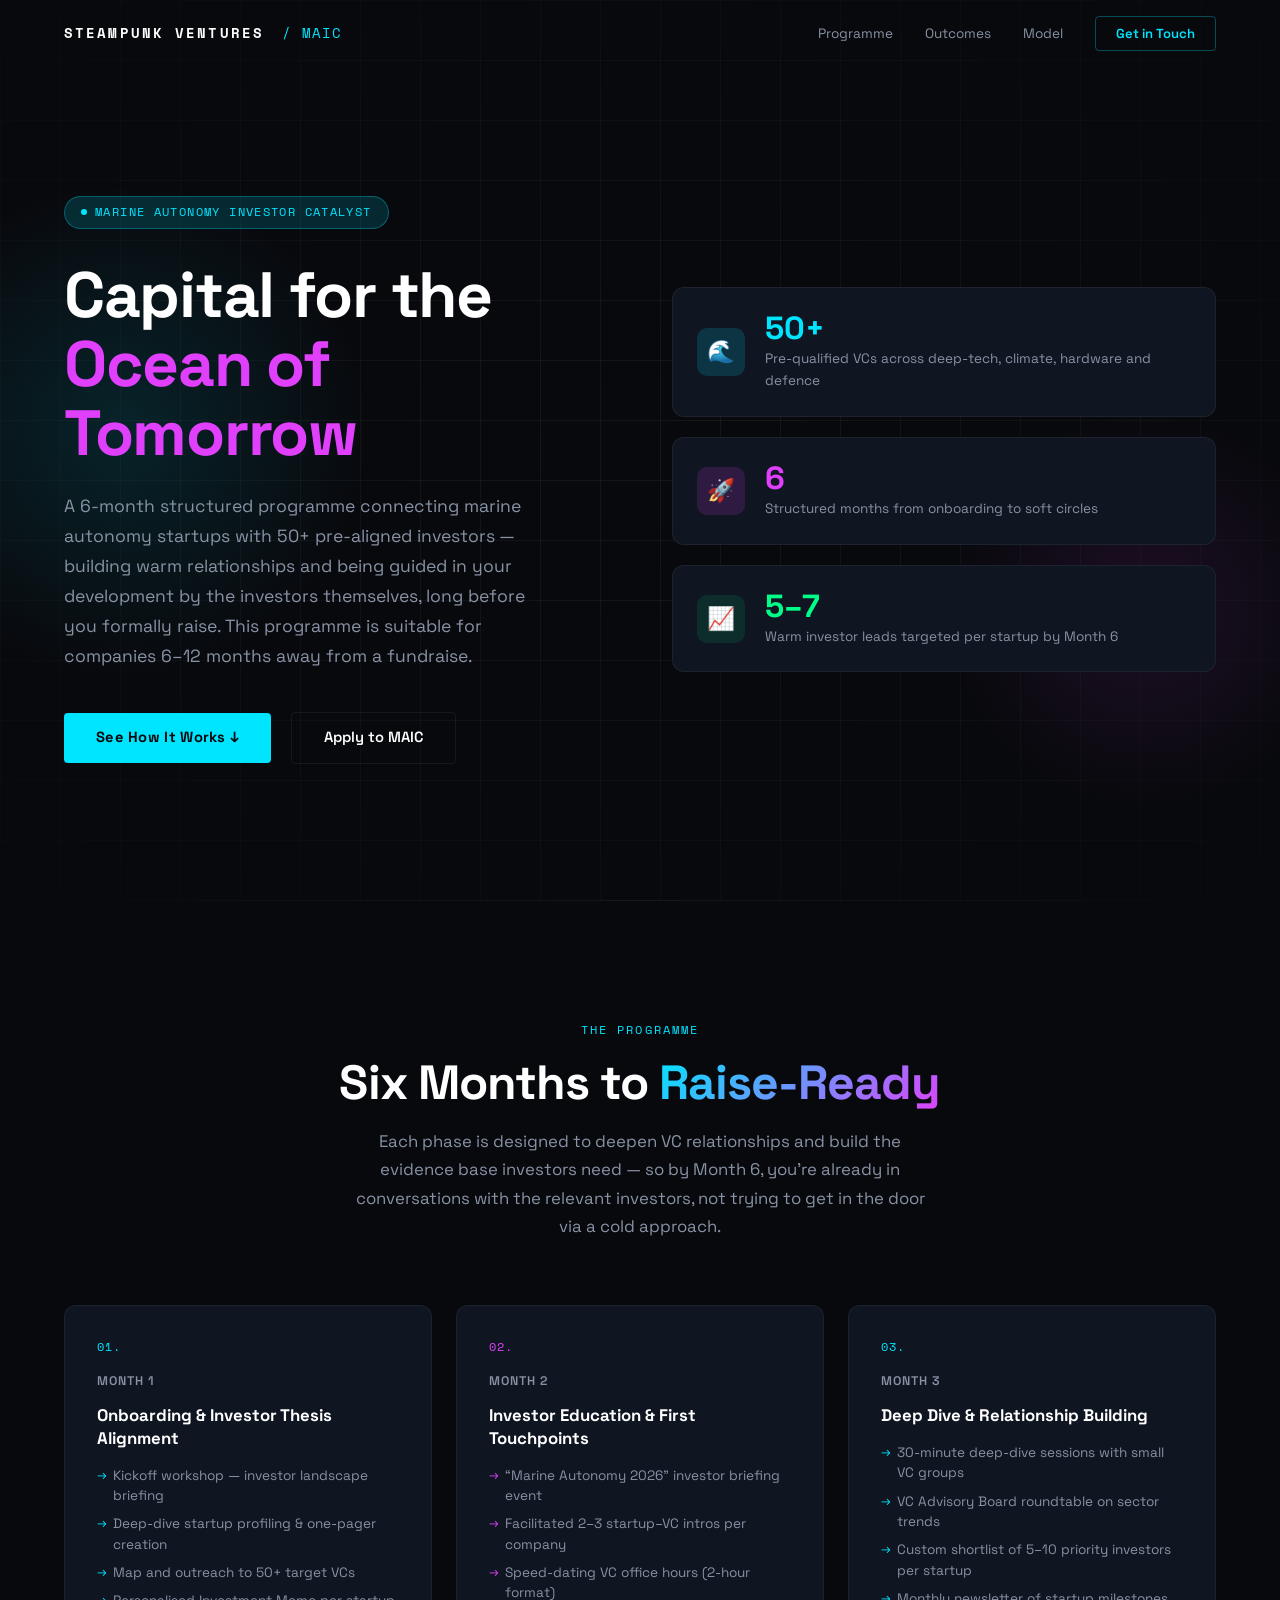
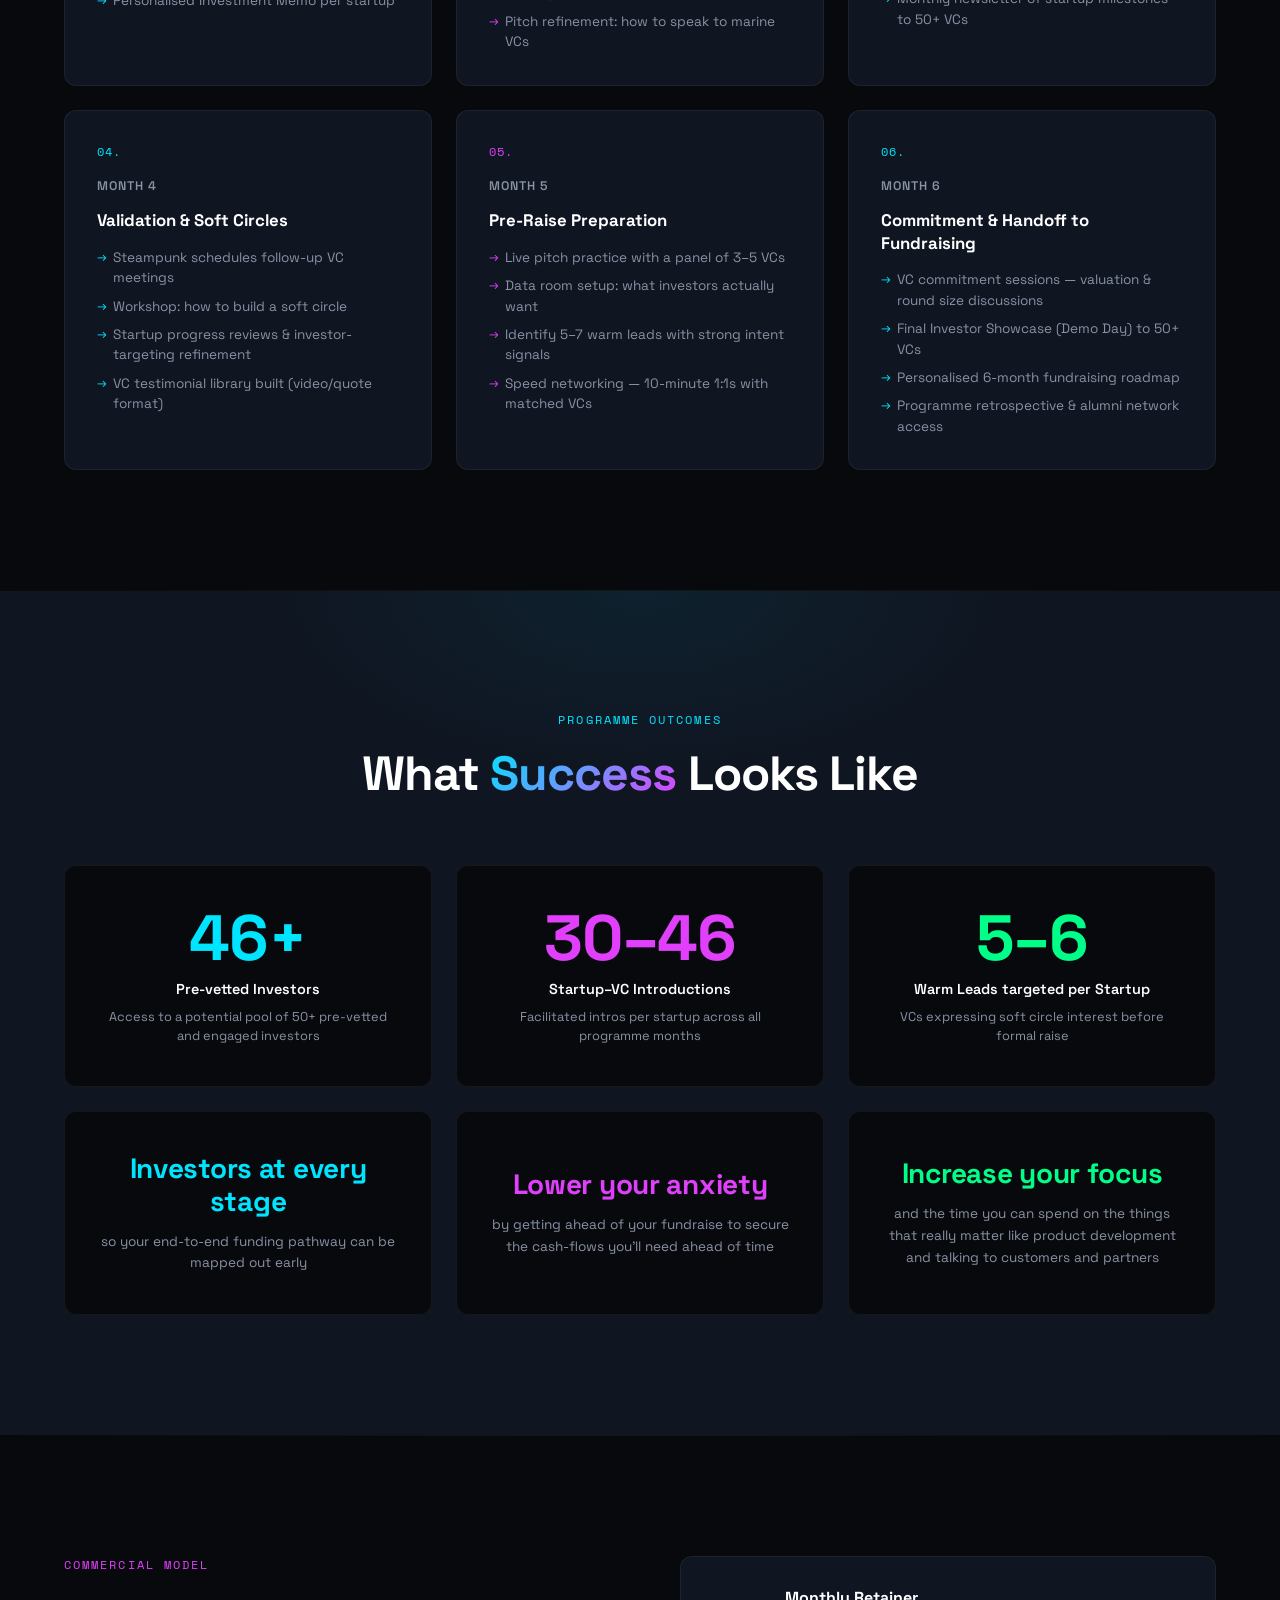
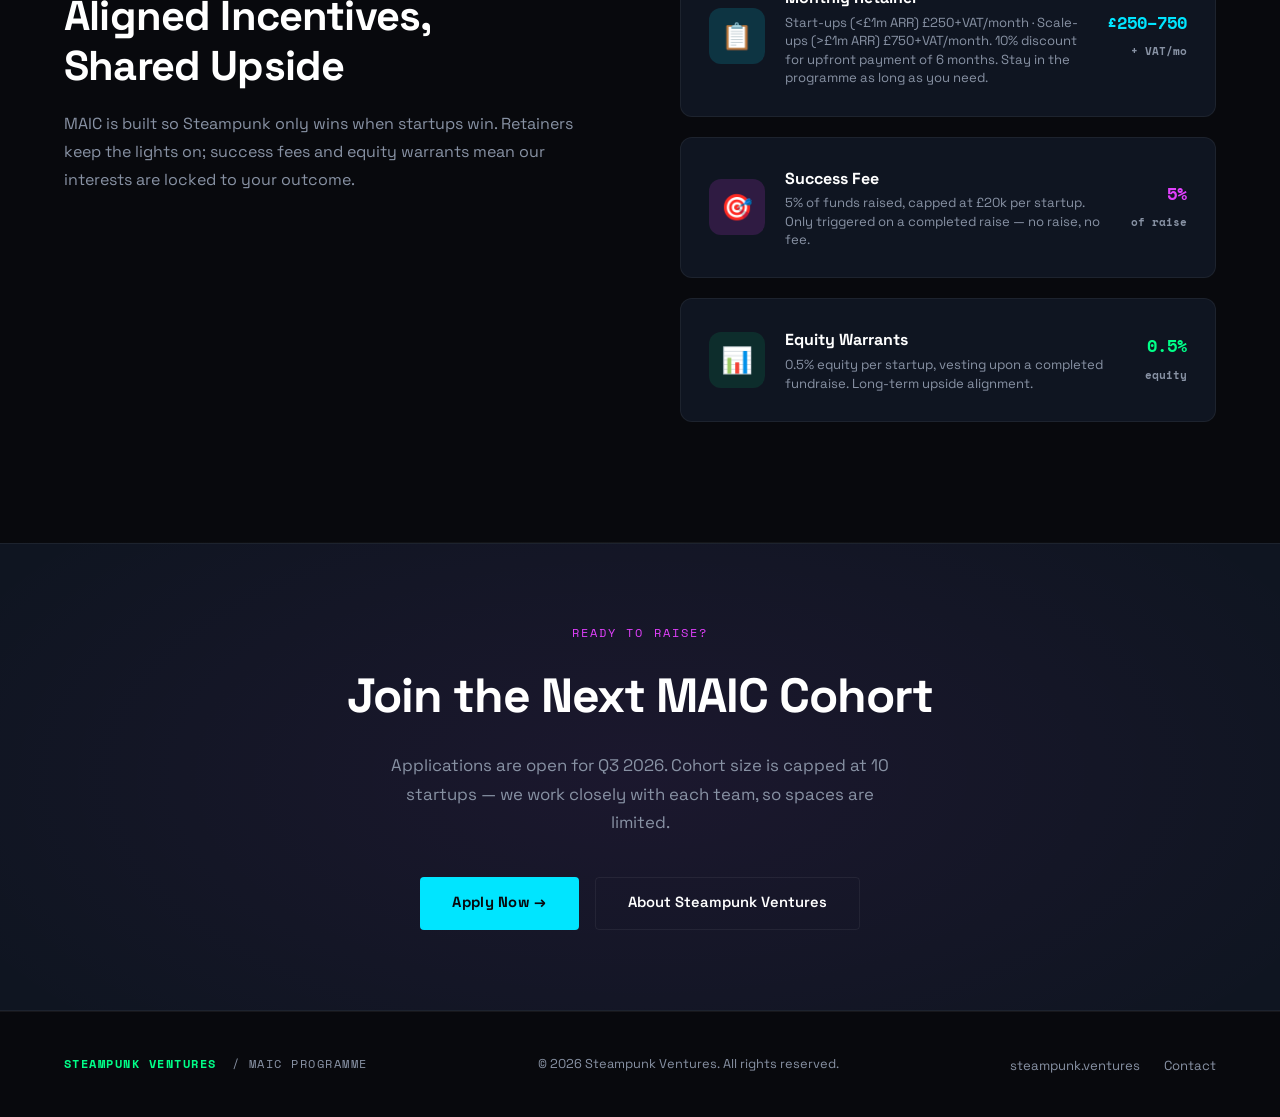
==== commit 5f9dff52: "Fix mobile layout, improve nav logo, add Squarespace embed - Add hamburger menu for mobile navigatio" ====
--- a/index.html
+++ b/index.html
@@ -23,6 +23,11 @@
         <li><a href="#revenue">Model</a></li>
         <li><a href="#contact" class="nav-cta">Get in Touch</a></li>
       </ul>
+      <button class="nav-hamburger" aria-label="Open navigation menu" aria-expanded="false">
+        <span></span>
+        <span></span>
+        <span></span>
+      </button>
     </div>
   </nav>
 
--- a/style.css
+++ b/style.css
@@ -90,16 +90,17 @@
 }
 .nav-logo {
   font-family: var(--font-mono);
-  font-size: 0.82rem;
-  font-weight: 700;
-  letter-spacing: 0.12em;
+  font-size: 0.88rem;
+  font-weight: 700;
+  letter-spacing: 0.15em;
   text-transform: uppercase;
-  color: var(--accent-green);
+  color: var(--text-primary);
 }
 .nav-logo span {
-  color: var(--text-muted);
+  color: var(--accent-cyan);
   font-weight: 400;
   margin-left: 0.4rem;
+  letter-spacing: 0.08em;
 }
 .nav-links {
   display: flex;
@@ -724,6 +725,31 @@
 }
 .footer-links a:hover { color: var(--accent-cyan); }
 
+/* ── Hamburger Button ────────────────────────────── */
+.nav-hamburger {
+  display: none;
+  flex-direction: column;
+  justify-content: center;
+  gap: 5px;
+  background: none;
+  border: none;
+  cursor: pointer;
+  padding: 6px;
+  flex-shrink: 0;
+}
+.nav-hamburger span {
+  display: block;
+  width: 22px;
+  height: 2px;
+  background: var(--text-primary);
+  border-radius: 2px;
+  transition: transform 0.25s ease, opacity 0.25s ease;
+  transform-origin: center;
+}
+.nav-hamburger[aria-expanded="true"] span:nth-child(1) { transform: translateY(7px) rotate(45deg); }
+.nav-hamburger[aria-expanded="true"] span:nth-child(2) { opacity: 0; transform: scaleX(0); }
+.nav-hamburger[aria-expanded="true"] span:nth-child(3) { transform: translateY(-7px) rotate(-45deg); }
+
 /* ── Responsive ───────────────────────────────────── */
 @media (max-width: 1024px) {
   .phases-grid { grid-template-columns: repeat(2, 1fr); }
@@ -731,22 +757,66 @@
 }
 
 @media (max-width: 768px) {
-  :root { --section-pad: 80px; }
-  .nav-links { display: none; }
-  .hero-content { grid-template-columns: 1fr; gap: 3rem; }
-  .hero-right { flex-direction: row; flex-wrap: wrap; }
-  .hero-stat-card { flex: 1 1 calc(50% - 0.625rem); }
+  :root { --section-pad: 72px; }
+
+  /* Nav */
+  .nav-hamburger { display: flex; }
+  .nav-links {
+    display: none;
+    position: fixed;
+    top: 60px;
+    left: 0;
+    right: 0;
+    background: rgba(8, 9, 13, 0.97);
+    backdrop-filter: blur(16px);
+    -webkit-backdrop-filter: blur(16px);
+    border-bottom: 1px solid var(--border-subtle);
+    flex-direction: column;
+    align-items: flex-start;
+    padding: 1.5rem;
+    gap: 1.25rem;
+    z-index: 98;
+  }
+  .nav-links.open { display: flex; }
+  .nav-links li { width: 100%; }
+  .nav-links a { font-size: 1rem; padding: 0.3rem 0; display: block; }
+  .nav-cta {
+    font-size: 0.92rem !important;
+    width: 100%;
+    text-align: center;
+    display: block;
+    padding: 0.75rem 1rem;
+  }
+
+  /* Hero */
+  .hero { padding: 110px 0 64px; }
+  .hero-content { grid-template-columns: 1fr; gap: 2.5rem; }
+  .hero-sub { max-width: 100%; font-size: 1rem; }
+  .hero-right { display: flex; flex-direction: row; flex-wrap: wrap; gap: 1rem; }
+  .hero-stat-card { flex: 1 1 calc(50% - 0.5rem); min-width: 0; }
+
+  /* Sections */
   .phases-grid { grid-template-columns: 1fr; }
   .metrics-grid { grid-template-columns: 1fr 1fr; }
-  .revenue-layout { grid-template-columns: 1fr; gap: 3rem; }
-  .stream-card { grid-template-columns: 48px 1fr; }
+
+  /* Revenue */
+  .revenue-layout { grid-template-columns: 1fr; gap: 2.5rem; }
+  .stream-card { grid-template-columns: 48px 1fr; gap: 1rem; }
+  .stream-icon { width: 48px; height: 48px; font-size: 1.4rem; }
   .stream-value { display: none; }
+
+  /* Footer */
   .footer-inner { flex-direction: column; align-items: flex-start; gap: 1rem; }
 }
 
 @media (max-width: 480px) {
+  :root { --section-pad: 56px; }
+  .hero { padding: 90px 0 50px; }
   .hero-stat-card { flex: 1 1 100%; }
+  .hero-right { gap: 0.75rem; }
   .metrics-grid { grid-template-columns: 1fr; }
   .hero-actions { flex-direction: column; align-items: stretch; }
   .btn-primary, .btn-secondary { text-align: center; justify-content: center; }
+  .stream-card { gap: 0.875rem; }
+  .stream-icon { width: 40px; height: 40px; font-size: 1.2rem; border-radius: 8px; }
 }
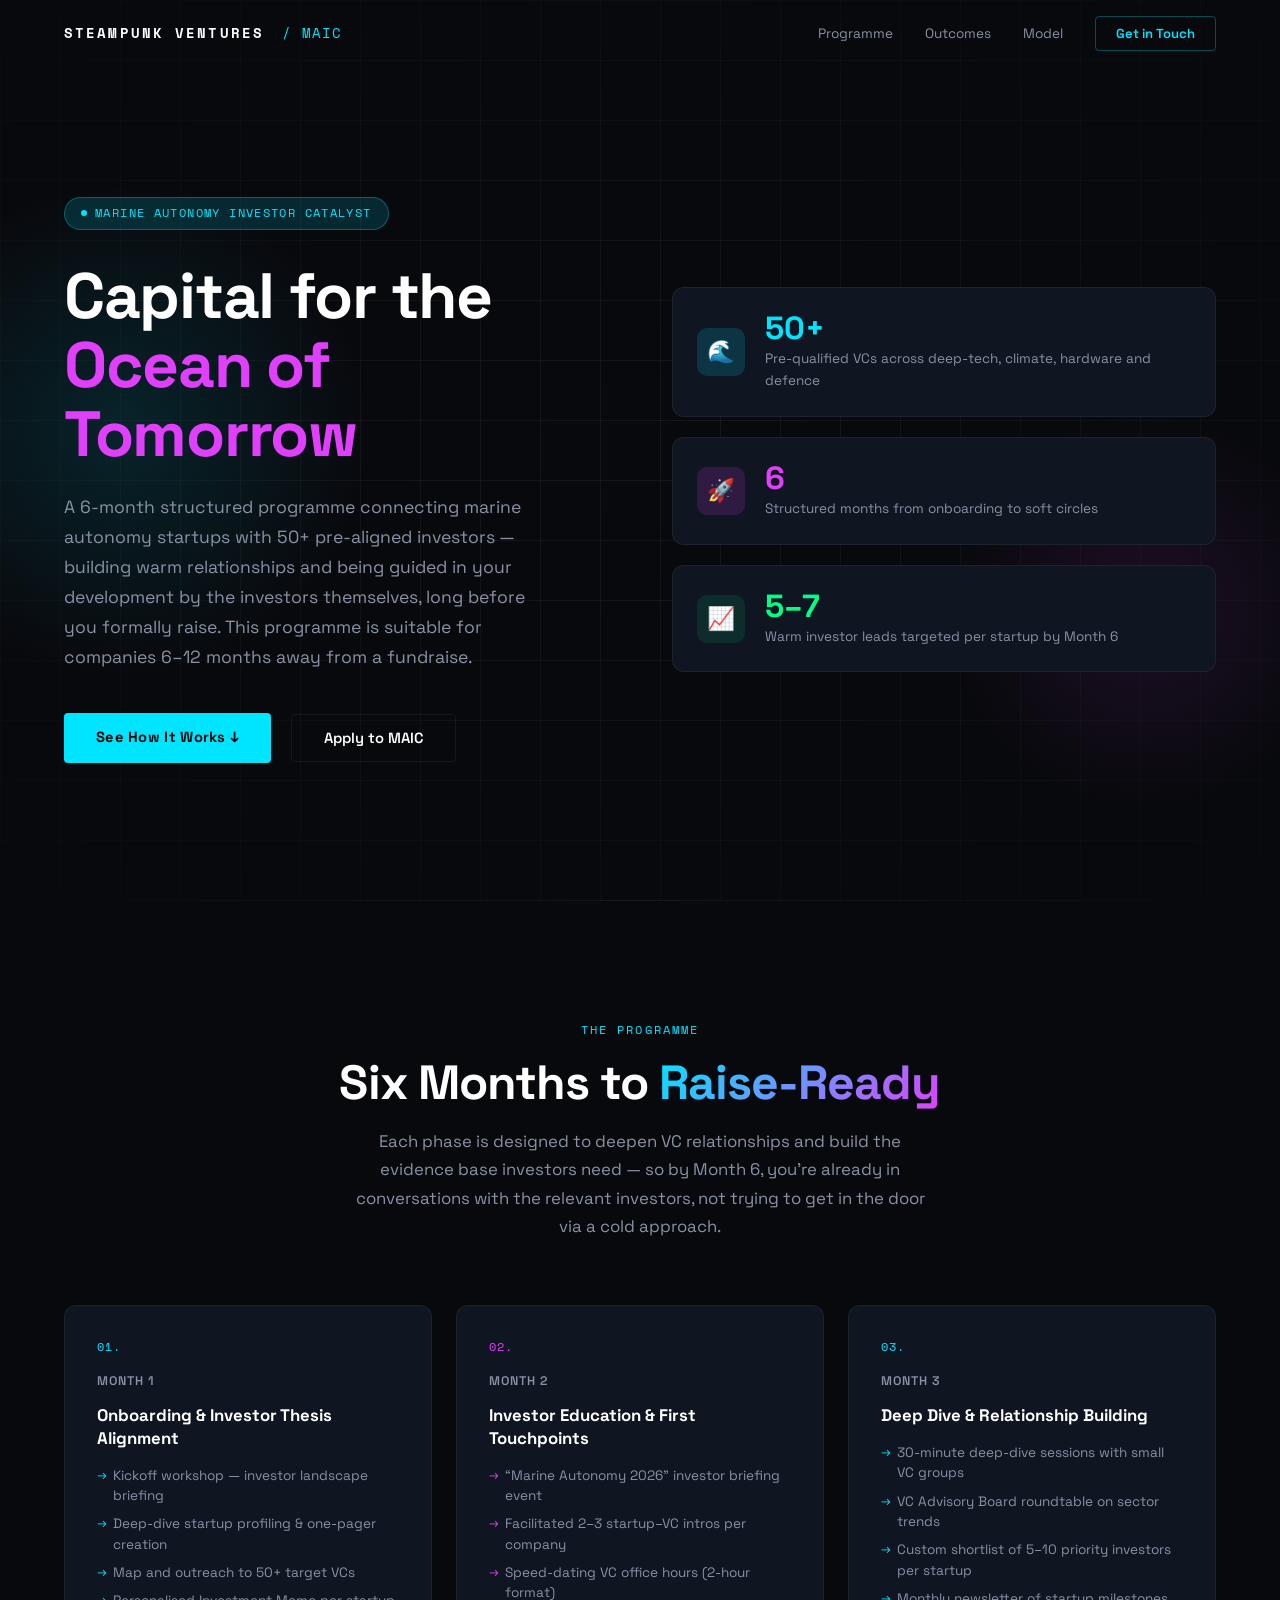
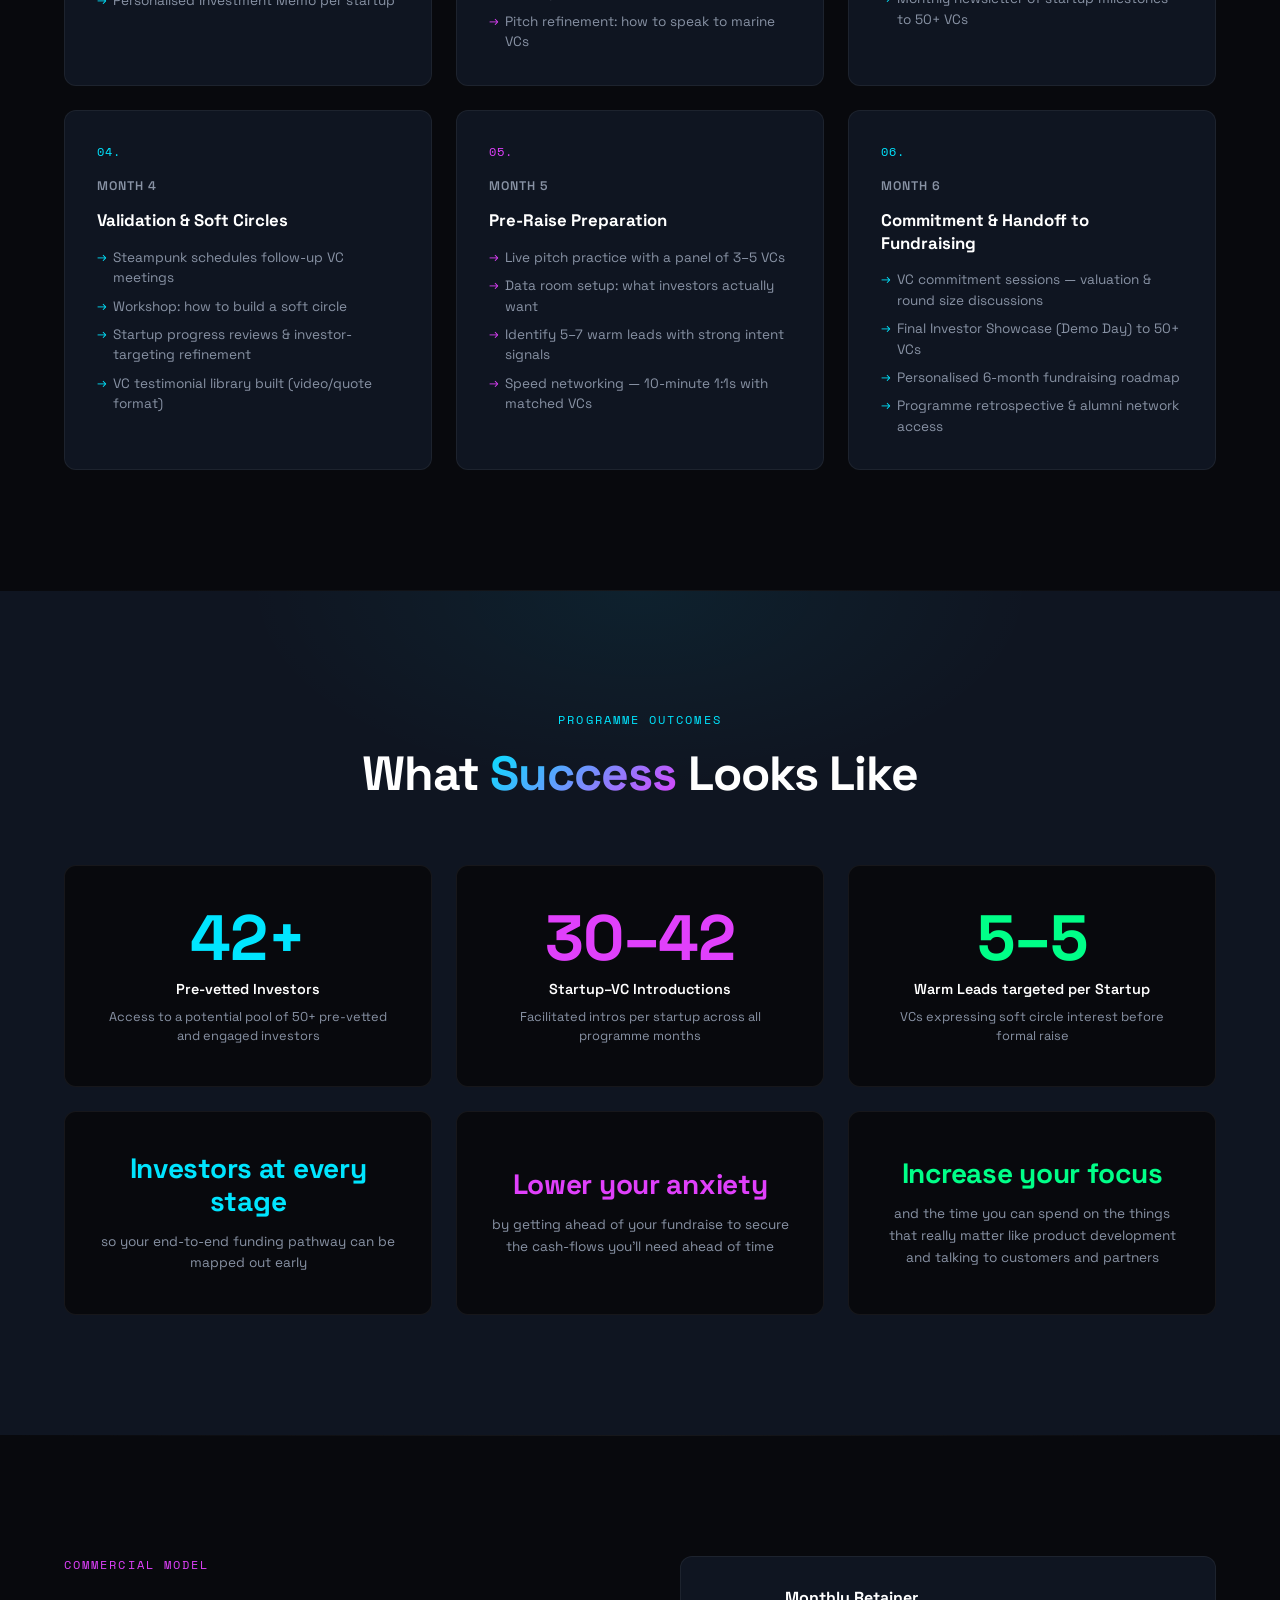
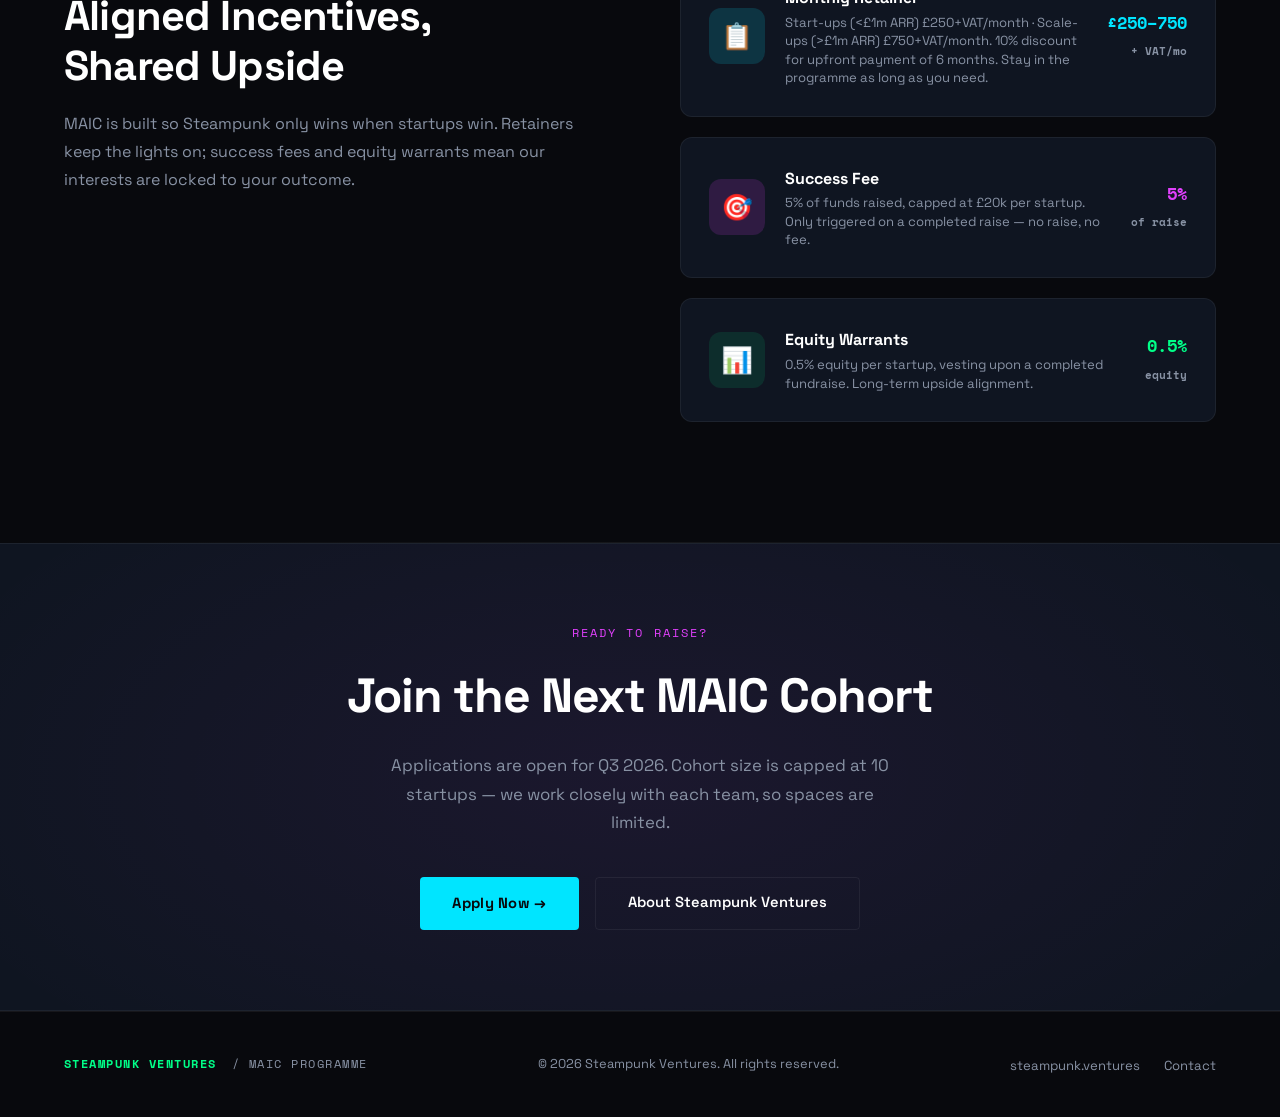
==== commit ef7907e0: "Add application form modal to Apply Now buttons Replaces mailto links with a modal form (name, email" ====
--- a/index.html
+++ b/index.html
@@ -54,9 +54,9 @@
           <a href="#how-it-works" class="btn-primary">
             See How It Works ↓
           </a>
-          <a href="#contact" class="btn-secondary">
+          <button class="btn-secondary" data-apply>
             Apply to MAIC
-          </a>
+          </button>
         </div>
       </div>
 
@@ -299,9 +299,9 @@
         — we work closely with each team, so spaces are limited.
       </p>
       <div class="cta-actions reveal reveal-delay-3">
-        <a href="mailto:maic@steampunk.ventures" class="btn-primary">
+        <button class="btn-primary" data-apply>
           Apply Now →
-        </a>
+        </button>
         <a href="https://www.steampunk.ventures/" class="btn-secondary" target="_blank" rel="noopener noreferrer">
           About Steampunk Ventures
         </a>
@@ -323,6 +323,47 @@
     </div>
   </footer>
 
+  <!-- ── Apply Modal ───────────────────────────────── -->
+  <div id="apply-modal" class="modal-overlay" role="dialog" aria-modal="true" aria-labelledby="modal-title" hidden>
+    <div class="modal-card">
+      <button class="modal-close" aria-label="Close">✕</button>
+
+      <div id="apply-form-wrap">
+        <span class="label">Apply to MAIC</span>
+        <h2 id="modal-title" class="modal-title">Join the Next Cohort</h2>
+        <p class="modal-sub">Tell us about yourself and your company. The Steampunk team will be in touch within 48 hours.</p>
+
+        <form id="apply-form" action="https://formsubmit.co/ajax/simon@steampunk.ventures" method="POST" novalidate>
+          <input type="hidden" name="_subject" value="New MAIC Programme Application">
+          <input type="hidden" name="_captcha" value="false">
+
+          <div class="form-group">
+            <label for="f-name">Full Name</label>
+            <input type="text" id="f-name" name="name" placeholder="Jane Smith" required autocomplete="name">
+          </div>
+          <div class="form-group">
+            <label for="f-email">Email Address</label>
+            <input type="email" id="f-email" name="email" placeholder="jane@company.com" required autocomplete="email">
+          </div>
+          <div class="form-group">
+            <label for="f-phone">Phone Number</label>
+            <input type="tel" id="f-phone" name="phone" placeholder="+44 7700 000000" required autocomplete="tel">
+          </div>
+
+          <p id="form-error" class="form-error" hidden>Something went wrong — please try again or email <a href="mailto:simon@steampunk.ventures">simon@steampunk.ventures</a>.</p>
+          <button type="submit" class="btn-primary modal-submit">Submit Application →</button>
+        </form>
+      </div>
+
+      <div id="apply-success" hidden>
+        <div class="success-icon" aria-hidden="true">✓</div>
+        <h2 class="modal-title">Application Received</h2>
+        <p class="modal-sub">Thanks! The Steampunk Ventures team will review your application and be in touch within 48 hours.</p>
+        <button class="btn-secondary modal-close-success">Close</button>
+      </div>
+    </div>
+  </div>
+
   <script src="script.js" defer></script>
 </body>
 </html>
--- a/style.css
+++ b/style.css
@@ -724,6 +724,127 @@
   transition: color 0.2s;
 }
 .footer-links a:hover { color: var(--accent-cyan); }
+
+/* ── Apply Modal ─────────────────────────────────── */
+.modal-overlay {
+  position: fixed;
+  inset: 0;
+  background: rgba(8, 9, 13, 0.88);
+  backdrop-filter: blur(10px);
+  -webkit-backdrop-filter: blur(10px);
+  z-index: 200;
+  display: flex;
+  align-items: center;
+  justify-content: center;
+  padding: 1.5rem;
+}
+.modal-overlay[hidden] { display: none; }
+.modal-card {
+  background: var(--bg-card);
+  border: 1px solid var(--border-subtle);
+  border-radius: 16px;
+  padding: 2.5rem;
+  width: 100%;
+  max-width: 460px;
+  position: relative;
+  max-height: 90vh;
+  overflow-y: auto;
+}
+.modal-close {
+  position: absolute;
+  top: 1.25rem;
+  right: 1.25rem;
+  background: none;
+  border: none;
+  color: var(--text-muted);
+  font-size: 1rem;
+  line-height: 1;
+  cursor: pointer;
+  padding: 0.3rem 0.5rem;
+  border-radius: 4px;
+  transition: color 0.2s, background 0.2s;
+}
+.modal-close:hover { color: var(--text-primary); background: rgba(255,255,255,0.06); }
+.modal-title {
+  font-size: 1.6rem;
+  font-weight: 700;
+  letter-spacing: -0.02em;
+  margin-bottom: 0.5rem;
+  margin-top: 0.25rem;
+}
+.modal-sub {
+  font-size: 0.9rem;
+  color: var(--text-muted);
+  line-height: 1.6;
+  margin-bottom: 2rem;
+}
+.form-group {
+  display: flex;
+  flex-direction: column;
+  gap: 0.35rem;
+  margin-bottom: 1.25rem;
+}
+.form-group label {
+  font-size: 0.75rem;
+  font-weight: 600;
+  color: var(--text-muted);
+  text-transform: uppercase;
+  letter-spacing: 0.08em;
+}
+.form-group input {
+  background: var(--bg-base);
+  border: 1px solid var(--border-subtle);
+  border-radius: 6px;
+  padding: 0.75rem 1rem;
+  font-family: var(--font-main);
+  font-size: 0.95rem;
+  color: var(--text-primary);
+  outline: none;
+  transition: border-color 0.2s, box-shadow 0.2s;
+  width: 100%;
+}
+.form-group input::placeholder { color: var(--text-muted); opacity: 0.5; }
+.form-group input:focus {
+  border-color: var(--border-cyan);
+  box-shadow: 0 0 0 3px rgba(0, 229, 255, 0.08);
+}
+.form-error {
+  font-size: 0.82rem;
+  color: var(--accent-magenta);
+  margin-bottom: 1rem;
+  line-height: 1.5;
+}
+.form-error[hidden] { display: none; }
+.form-error a { color: var(--accent-magenta); text-decoration: underline; }
+.modal-submit {
+  width: 100%;
+  justify-content: center;
+  margin-top: 0.25rem;
+}
+.modal-submit:disabled { opacity: 0.6; cursor: not-allowed; transform: none; }
+#apply-success {
+  text-align: center;
+  padding: 1rem 0 0.5rem;
+}
+#apply-success[hidden] { display: none; }
+.success-icon {
+  width: 56px;
+  height: 56px;
+  background: rgba(0, 255, 136, 0.1);
+  border: 1px solid rgba(0, 255, 136, 0.3);
+  border-radius: 50%;
+  display: flex;
+  align-items: center;
+  justify-content: center;
+  font-size: 1.4rem;
+  color: var(--accent-green);
+  margin: 0 auto 1.5rem;
+}
+.modal-close-success {
+  margin-top: 1.5rem;
+  width: 100%;
+  justify-content: center;
+}
 
 /* ── Hamburger Button ────────────────────────────── */
 .nav-hamburger {
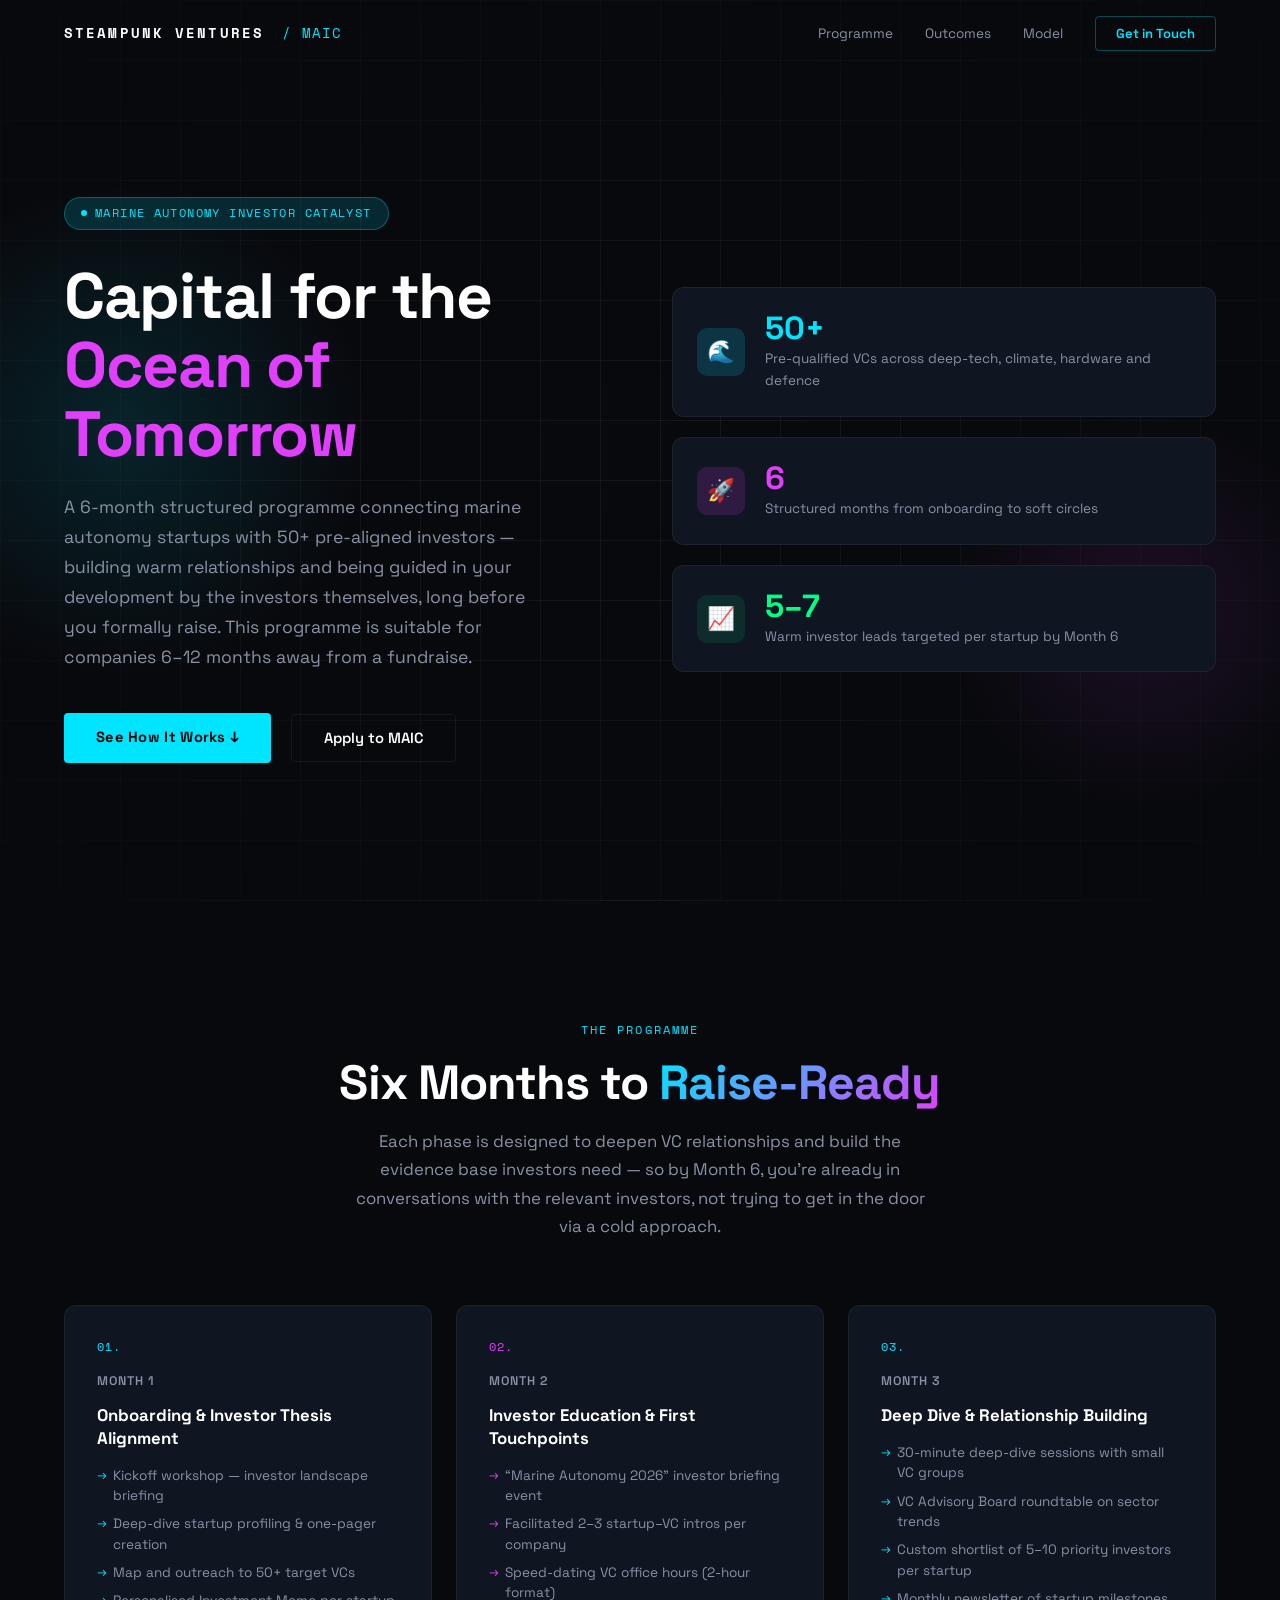
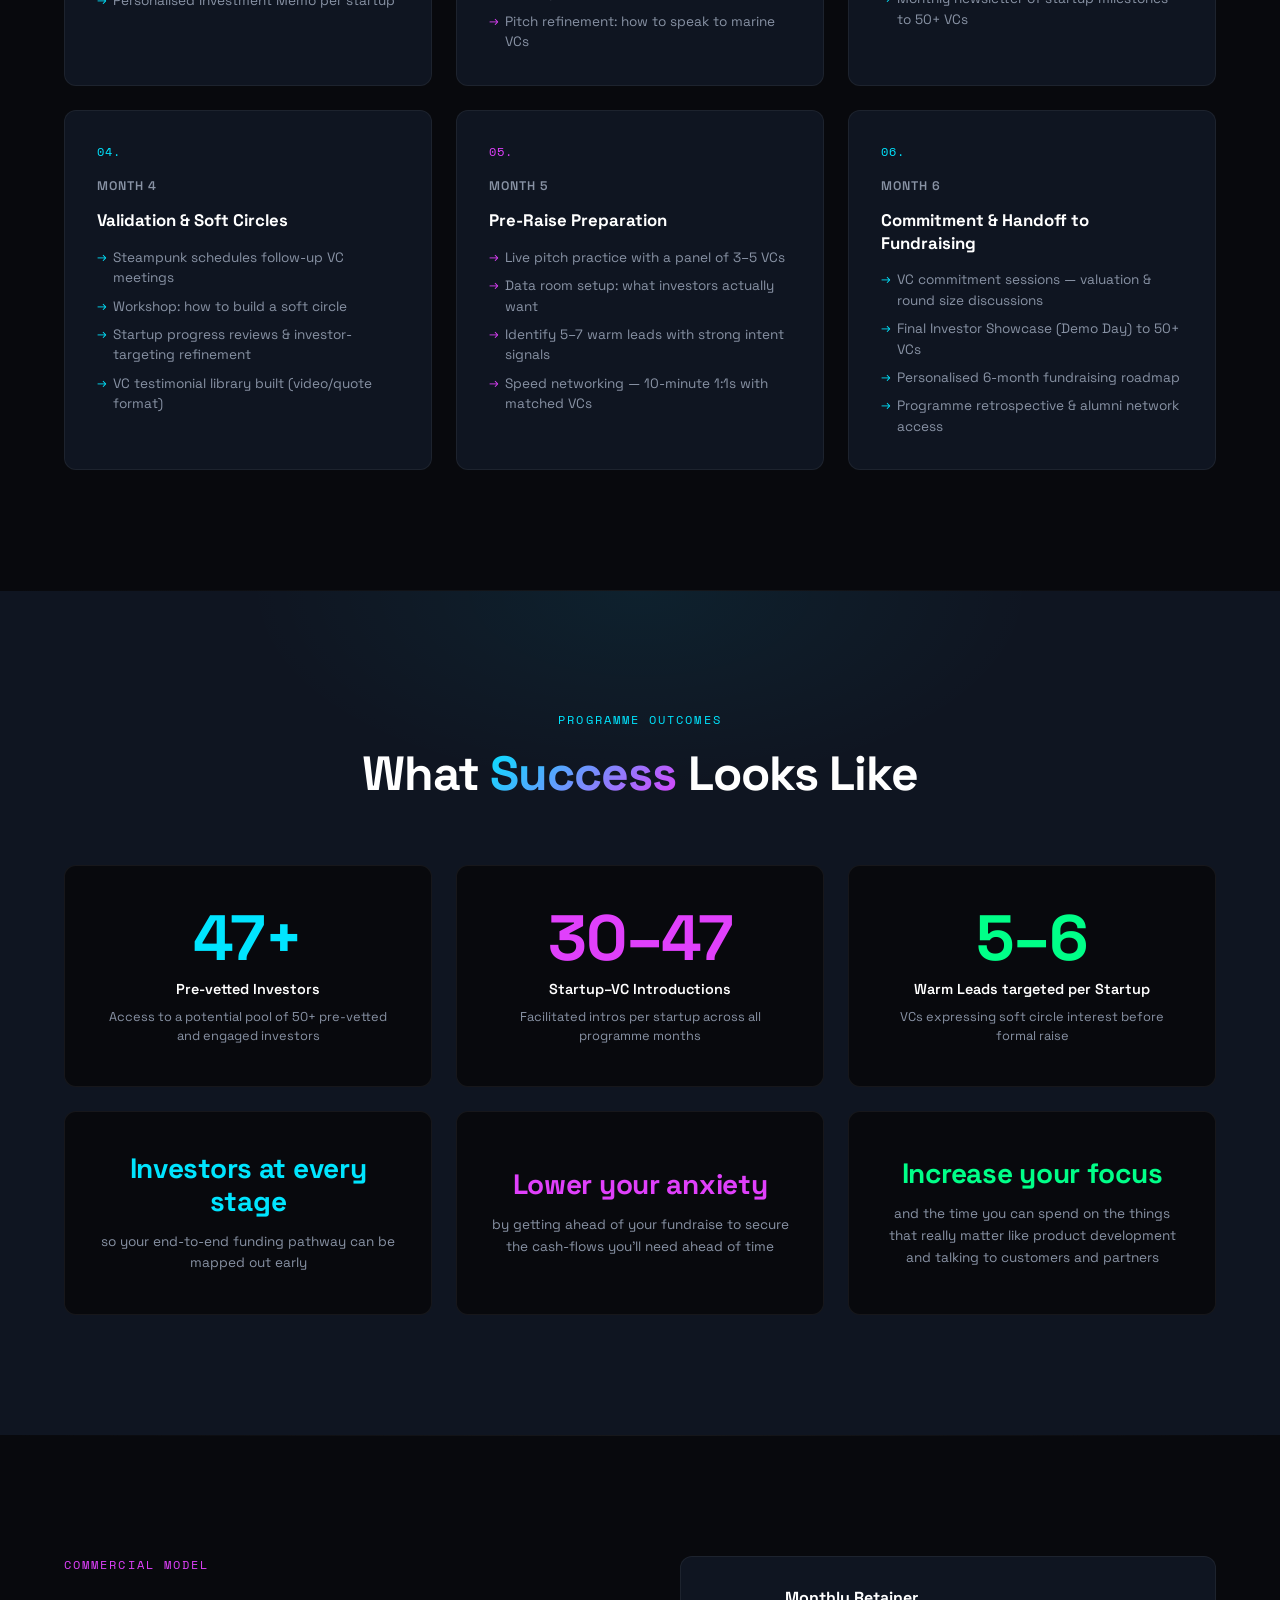
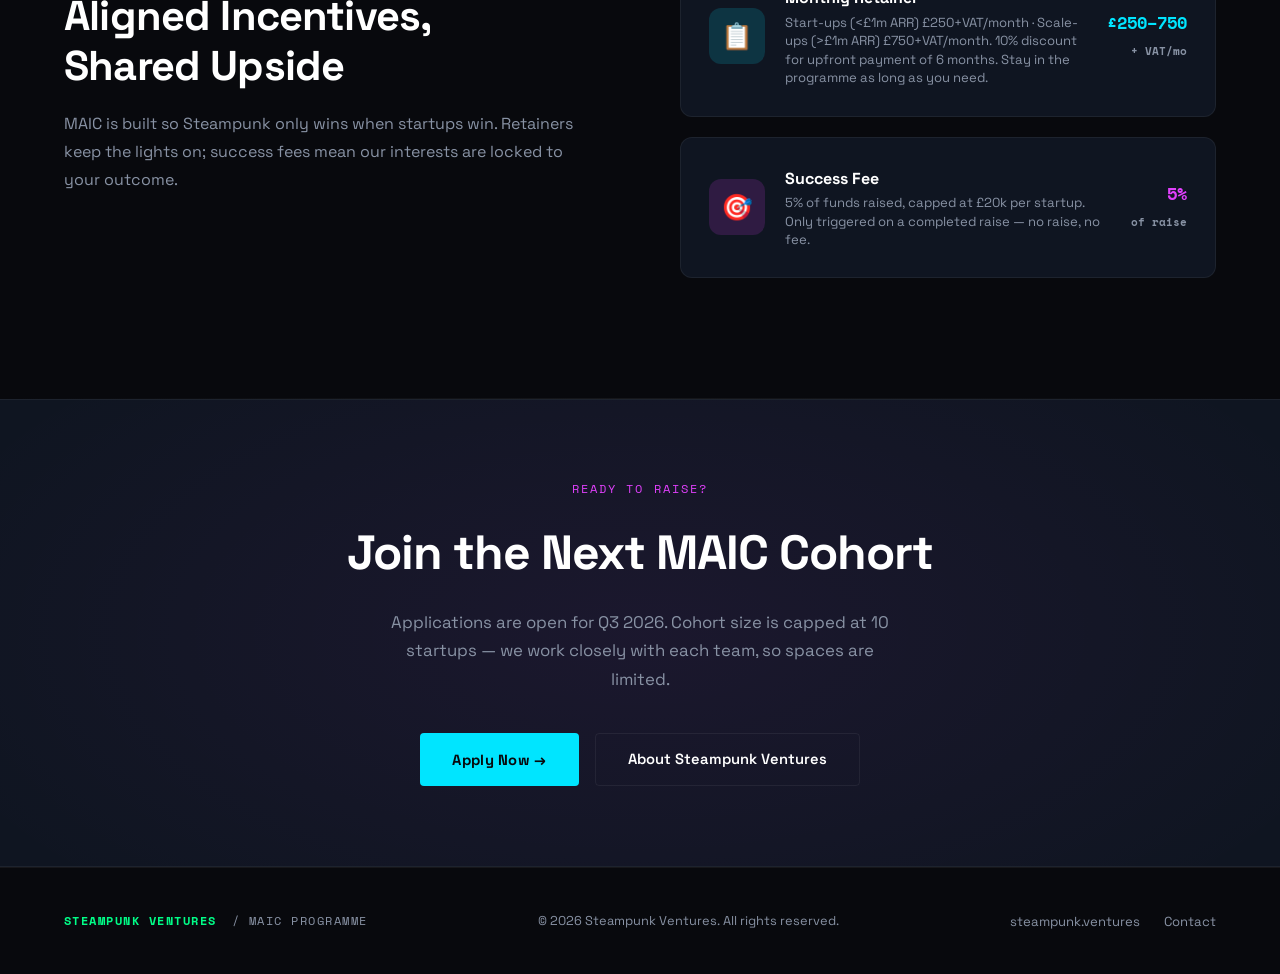
==== commit 19d5442e: "Remove equity warrants from revenue model section https://claude.ai/code/session_01ND2ymvJrKy3jQ14BL" ====
--- a/index.html
+++ b/index.html
@@ -246,8 +246,8 @@
           </h2>
           <p class="revenue-intro-text reveal reveal-delay-2">
             MAIC is built so Steampunk only wins when startups win.
-            Retainers keep the lights on; success fees and equity warrants
-            mean our interests are locked to your outcome.
+            Retainers keep the lights on; success fees mean our interests
+            are locked to your outcome.
           </p>
         </div>
 
@@ -269,15 +269,6 @@
               <div class="stream-detail">5% of funds raised, capped at £20k per startup. Only triggered on a completed raise — no raise, no fee.</div>
             </div>
             <div class="stream-value">5%<br><small style="font-size:0.7rem;color:var(--text-muted)">of raise</small></div>
-          </div>
-
-          <div class="stream-card reveal reveal-delay-2">
-            <div class="stream-icon green" aria-hidden="true">📊</div>
-            <div>
-              <div class="stream-name">Equity Warrants</div>
-              <div class="stream-detail">0.5% equity per startup, vesting upon a completed fundraise. Long-term upside alignment.</div>
-            </div>
-            <div class="stream-value">0.5%<br><small style="font-size:0.7rem;color:var(--text-muted)">equity</small></div>
           </div>
 
         </div>
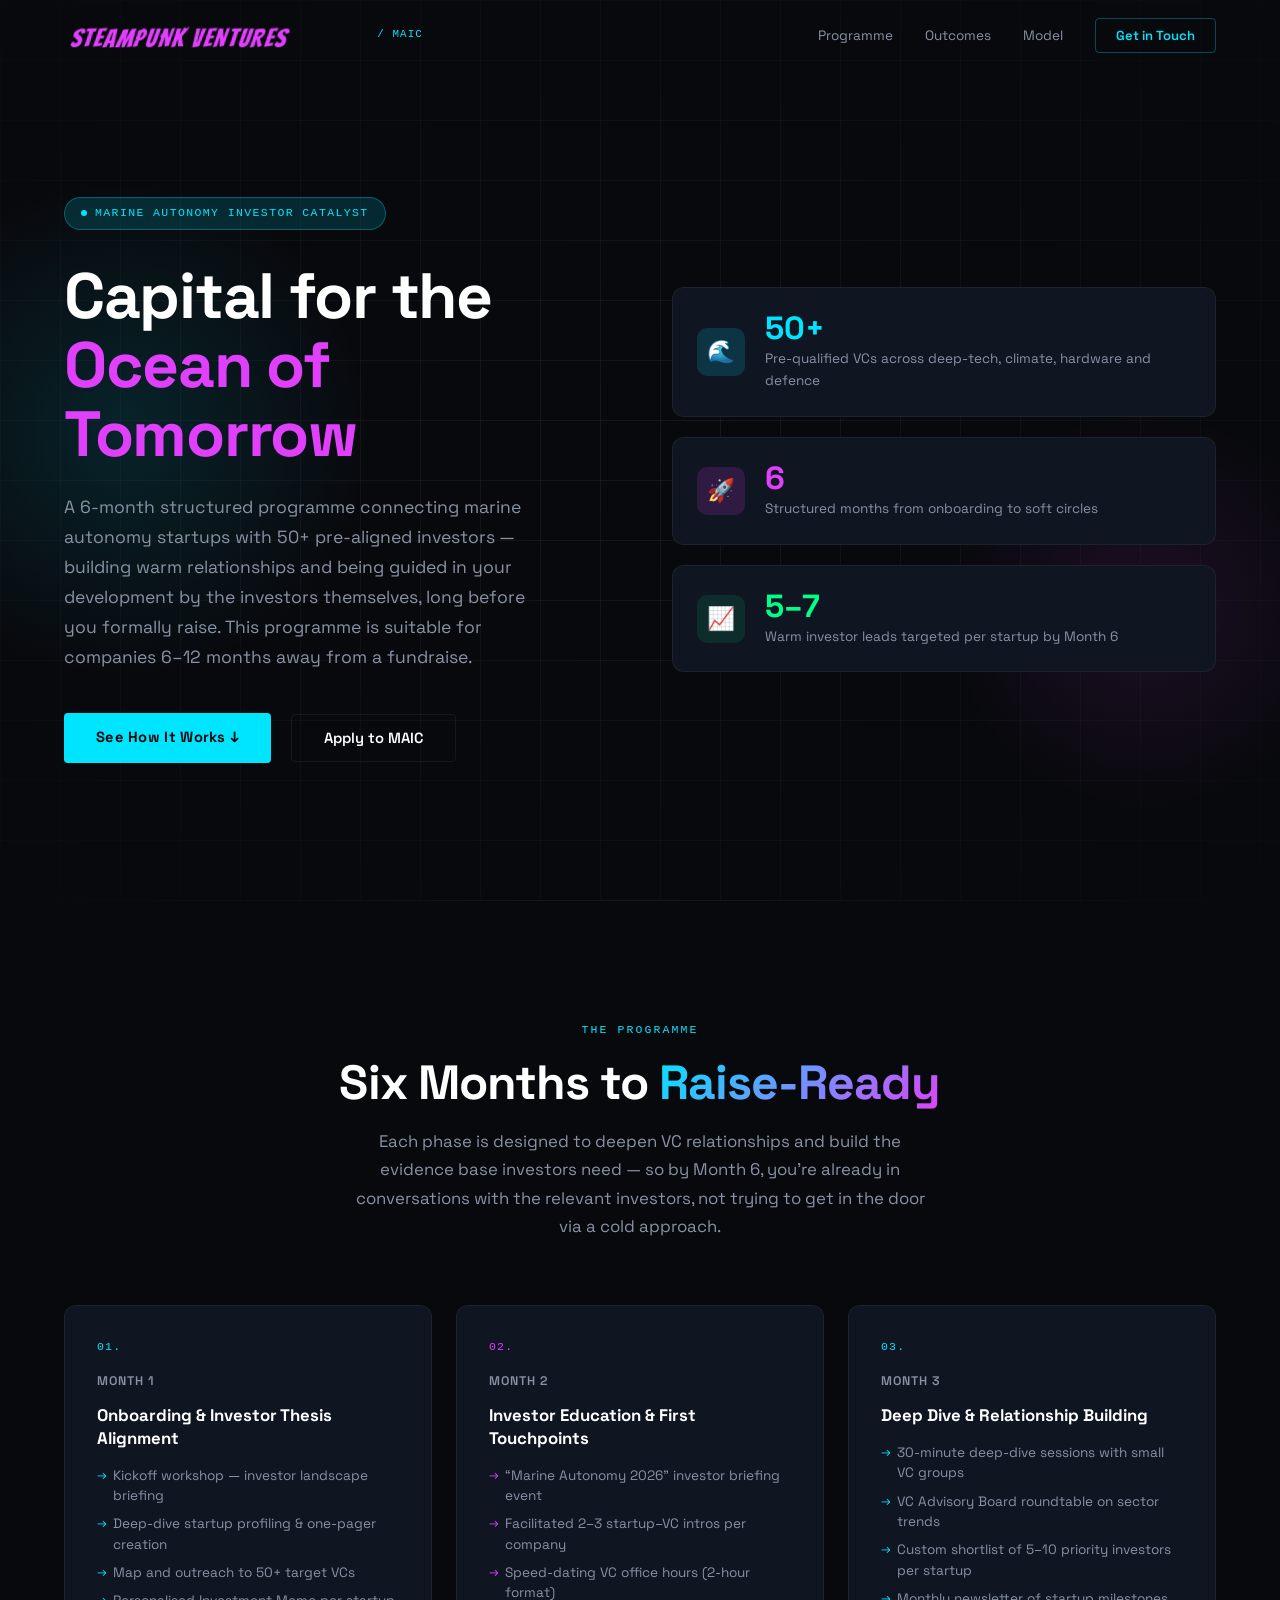
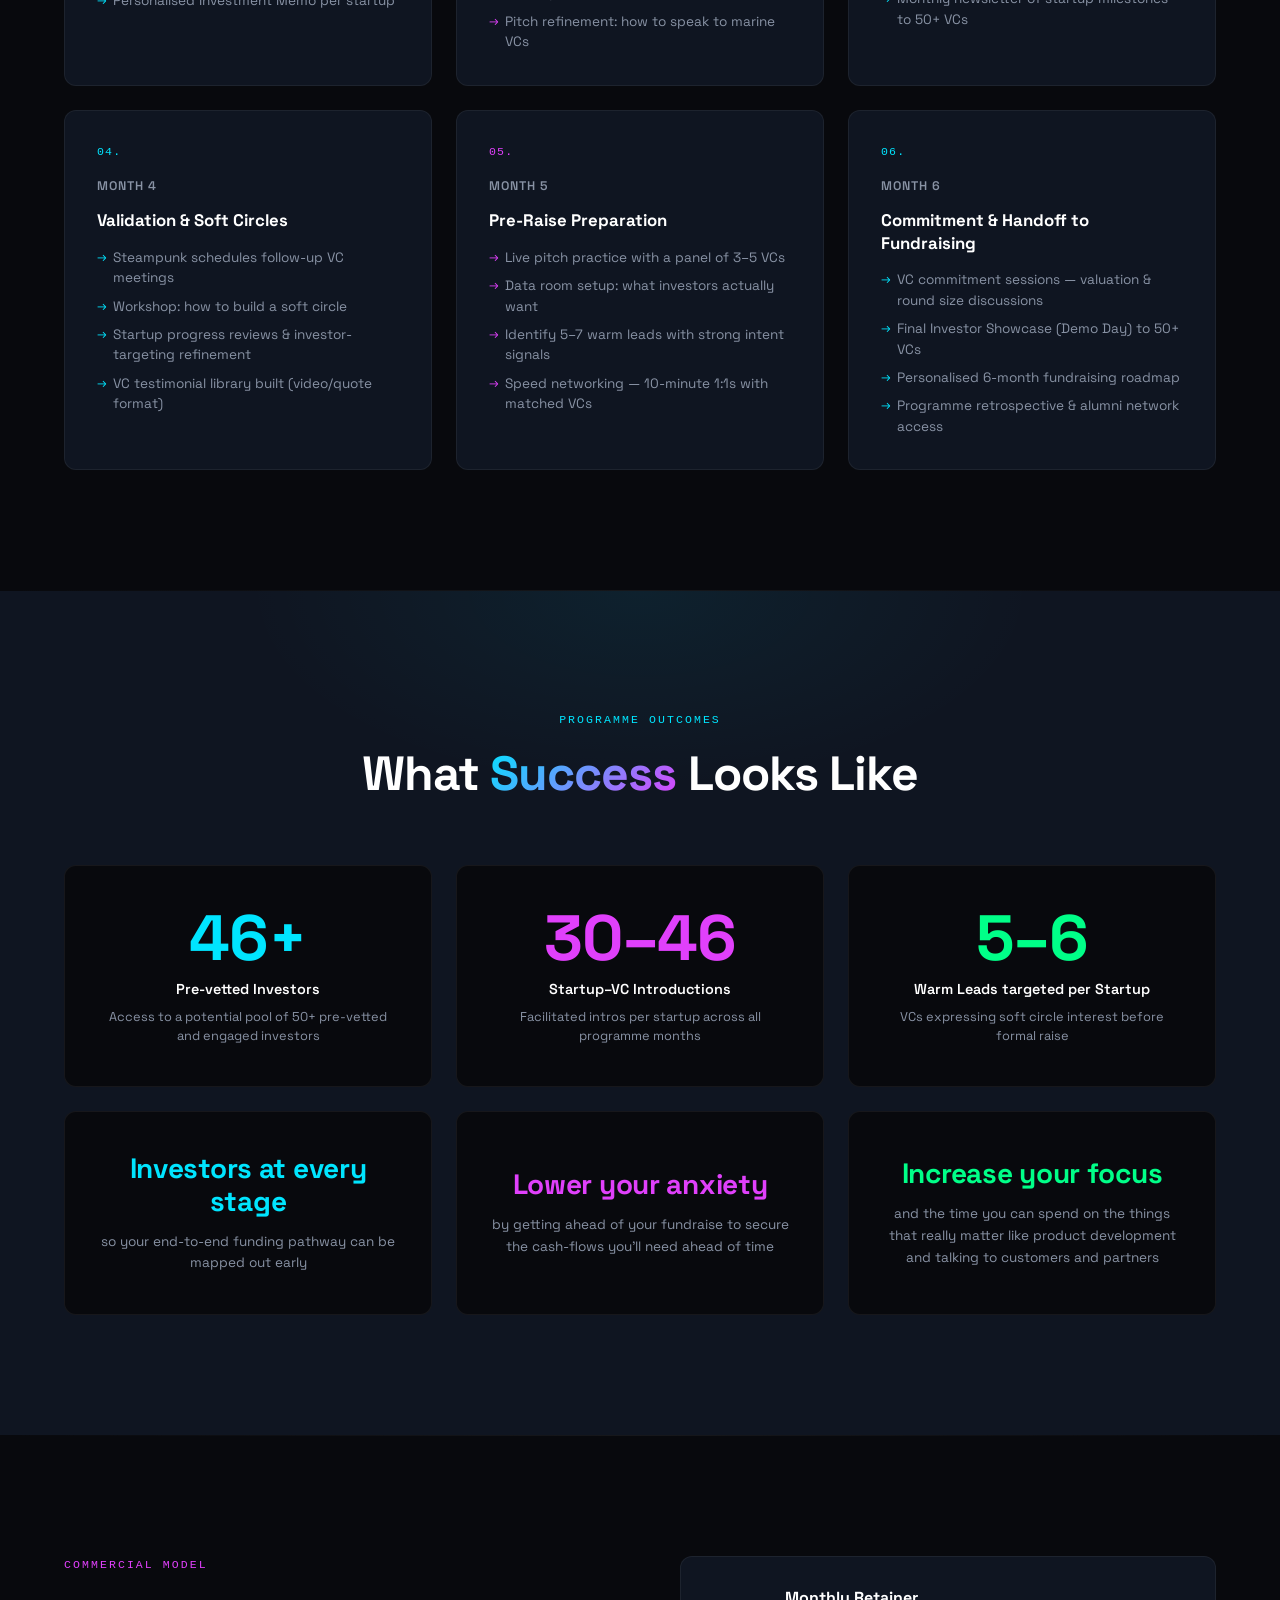
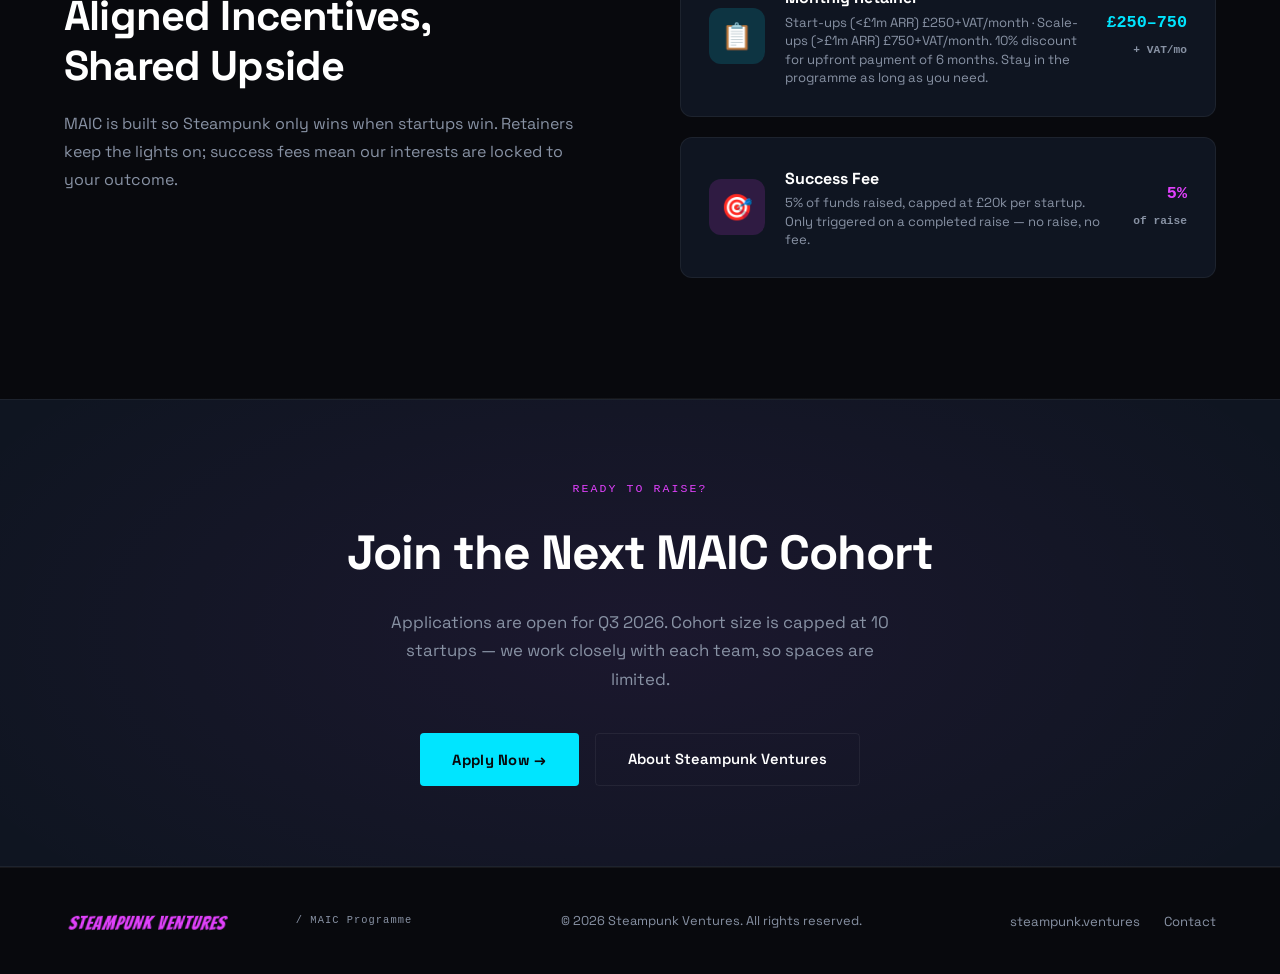
==== commit 1cc6e6d1: "Add Steampunk Ventures SVG wordmark logo and update font-mono stack - Recreate logo as inline SVG: B" ====
--- a/index.html
+++ b/index.html
@@ -14,8 +14,27 @@
   <!-- ── Navigation ────────────────────────────── -->
   <nav class="nav" role="navigation" aria-label="Main navigation">
     <div class="container nav-inner">
-      <a href="#hero" class="nav-logo">
-        Steampunk Ventures <span>/ MAIC</span>
+      <a href="#hero" class="nav-logo" aria-label="Steampunk Ventures — MAIC Programme">
+        <svg class="brand-wordmark"
+             viewBox="-10 -4 468 46"
+             xmlns="http://www.w3.org/2000/svg"
+             aria-hidden="true"
+             focusable="false">
+          <defs>
+            <filter id="sv-ink" x="-3%" y="-25%" width="112%" height="150%">
+              <feTurbulence type="fractalNoise" baseFrequency="0.042 0.026" numOctaves="4" stitchTiles="stitch" result="noise"/>
+              <feDisplacementMap in="SourceGraphic" in2="noise" scale="2.6" xChannelSelector="R" yChannelSelector="G"/>
+            </filter>
+          </defs>
+          <g filter="url(#sv-ink)" transform="skewX(-9)">
+            <text font-family="'Bangers', Impact, 'Arial Black', sans-serif"
+                  font-size="40"
+                  letter-spacing="2.5"
+                  fill="#E040FB"
+                  x="4" y="38">STEAMPUNK VENTURES</text>
+          </g>
+        </svg>
+        <span>/ MAIC</span>
       </a>
       <ul class="nav-links" role="list">
         <li><a href="#how-it-works">Programme</a></li>
@@ -304,7 +323,20 @@
   <footer>
     <div class="container footer-inner">
       <div class="footer-logo">
-        Steampunk Ventures <span>/ MAIC Programme</span>
+        <svg class="brand-wordmark"
+             viewBox="-10 -4 468 46"
+             xmlns="http://www.w3.org/2000/svg"
+             aria-hidden="true"
+             focusable="false">
+          <g filter="url(#sv-ink)" transform="skewX(-9)">
+            <text font-family="'Bangers', Impact, 'Arial Black', sans-serif"
+                  font-size="40"
+                  letter-spacing="2.5"
+                  fill="#E040FB"
+                  x="4" y="38">STEAMPUNK VENTURES</text>
+          </g>
+        </svg>
+        <span>/ MAIC Programme</span>
       </div>
       <p class="footer-note">&copy; 2026 Steampunk Ventures. All rights reserved.</p>
       <ul class="footer-links" role="list">
--- a/style.css
+++ b/style.css
@@ -3,7 +3,7 @@
    Brand: Steampunk Ventures
    ============================================================ */
 
-@import url('https://fonts.googleapis.com/css2?family=Space+Grotesk:wght@300;400;500;600;700&family=Space+Mono:wght@400;700&display=swap');
+@import url('https://fonts.googleapis.com/css2?family=Bangers&family=Space+Grotesk:wght@300;400;500;600;700&display=swap');
 
 :root {
   --bg-base:        #08090D;
@@ -20,7 +20,7 @@
   --border-cyan:    rgba(0, 229, 255, 0.3);
   --border-magenta: rgba(224, 64, 251, 0.3);
   --font-main:      'Space Grotesk', system-ui, sans-serif;
-  --font-mono:      'Space Mono', monospace;
+  --font-mono:      ui-monospace, SFMono-Regular, Menlo, Monaco, Consolas, "Liberation Mono", "Courier New", monospace;
   --max-width:      1200px;
   --section-pad:    120px;
 }
@@ -89,18 +89,23 @@
   justify-content: space-between;
 }
 .nav-logo {
+  display: inline-flex;
+  align-items: center;
+  gap: 0.5rem;
+}
+.brand-wordmark {
+  height: 30px;
+  width: auto;
+  display: block;
+  flex-shrink: 0;
+}
+.nav-logo span {
   font-family: var(--font-mono);
-  font-size: 0.88rem;
-  font-weight: 700;
-  letter-spacing: 0.15em;
-  text-transform: uppercase;
-  color: var(--text-primary);
-}
-.nav-logo span {
+  font-size: 0.68rem;
   color: var(--accent-cyan);
   font-weight: 400;
-  margin-left: 0.4rem;
-  letter-spacing: 0.08em;
+  letter-spacing: 0.1em;
+  white-space: nowrap;
 }
 .nav-links {
   display: flex;
@@ -697,17 +702,18 @@
   flex-wrap: wrap;
 }
 .footer-logo {
+  display: flex;
+  align-items: center;
+  gap: 0.5rem;
+}
+.footer-logo .brand-wordmark {
+  height: 22px;
+}
+.footer-logo span {
   font-family: var(--font-mono);
-  font-size: 0.78rem;
-  font-weight: 700;
-  letter-spacing: 0.12em;
-  text-transform: uppercase;
-  color: var(--accent-green);
-}
-.footer-logo span {
-  color: var(--text-muted);
-  font-weight: 400;
-  margin-left: 0.4rem;
+  font-size: 0.65rem;
+  color: var(--text-muted);
+  letter-spacing: 0.1em;
 }
 .footer-note {
   font-size: 0.8rem;
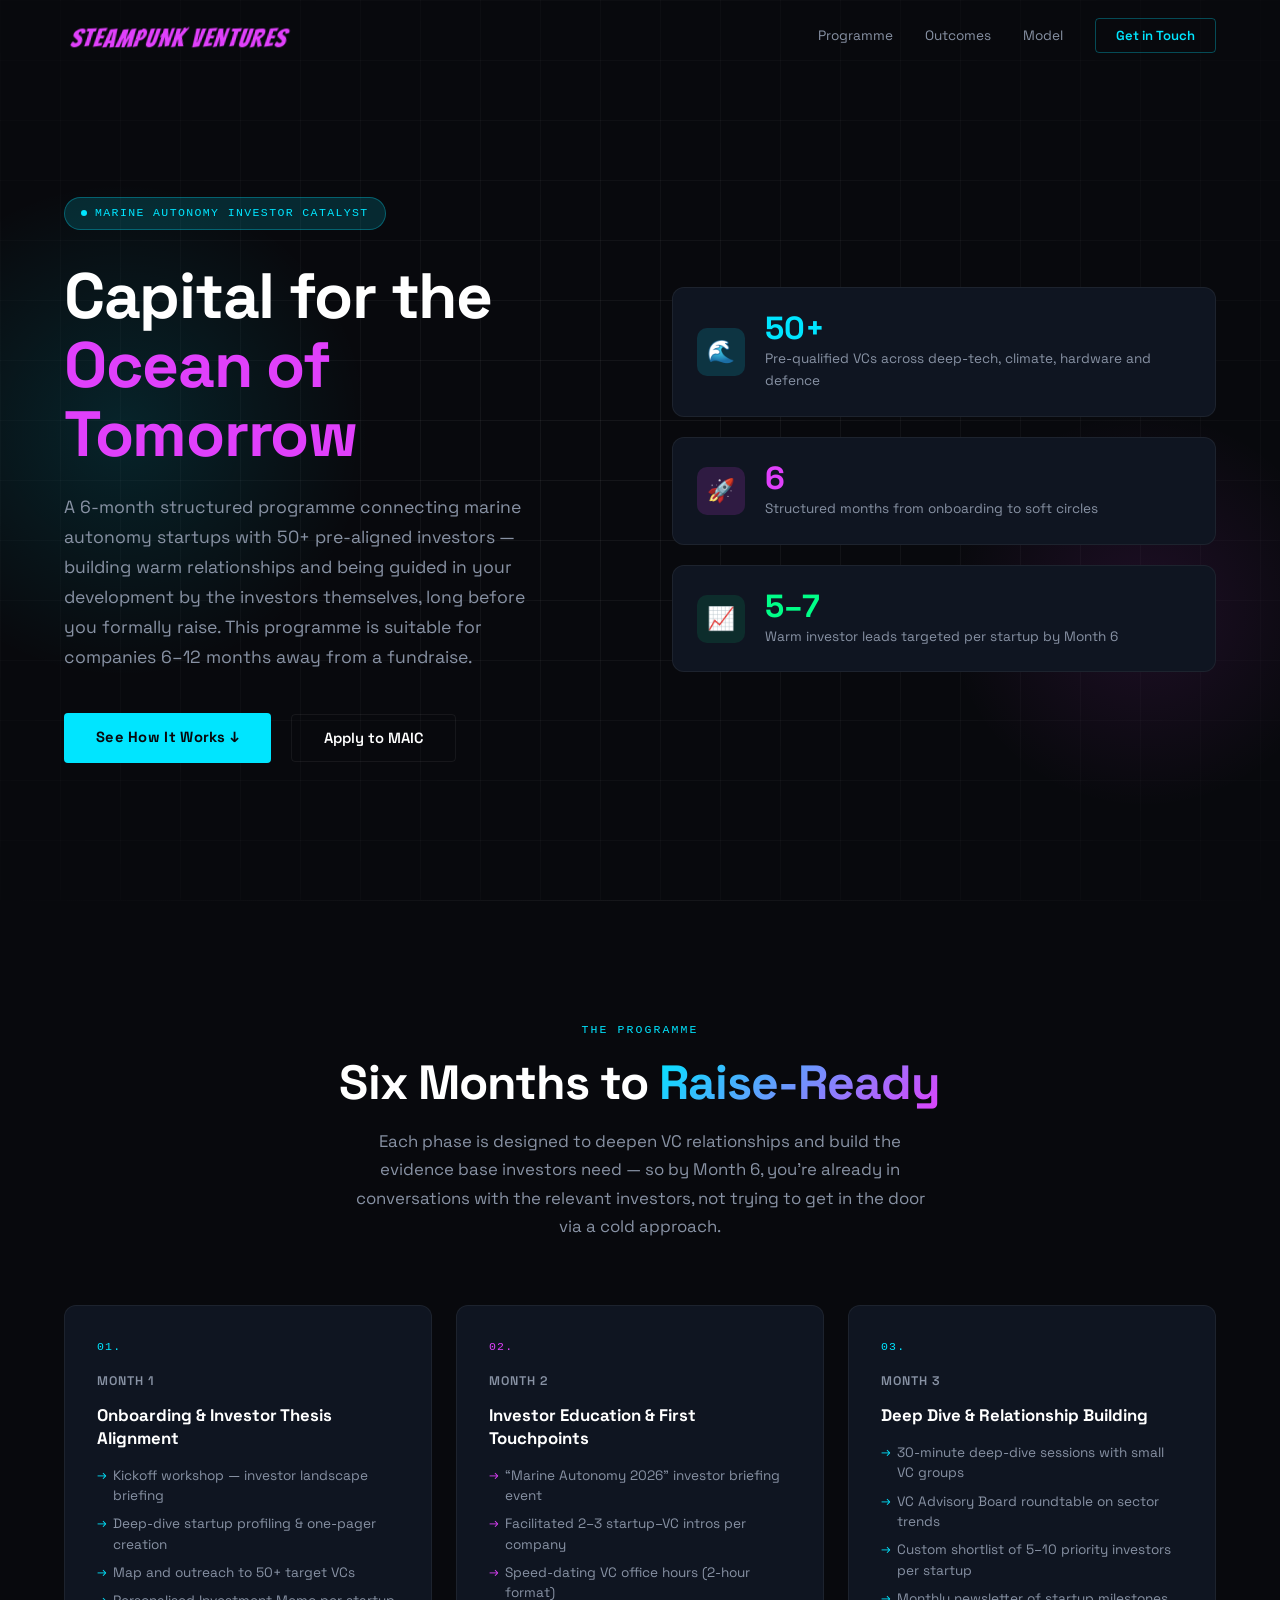
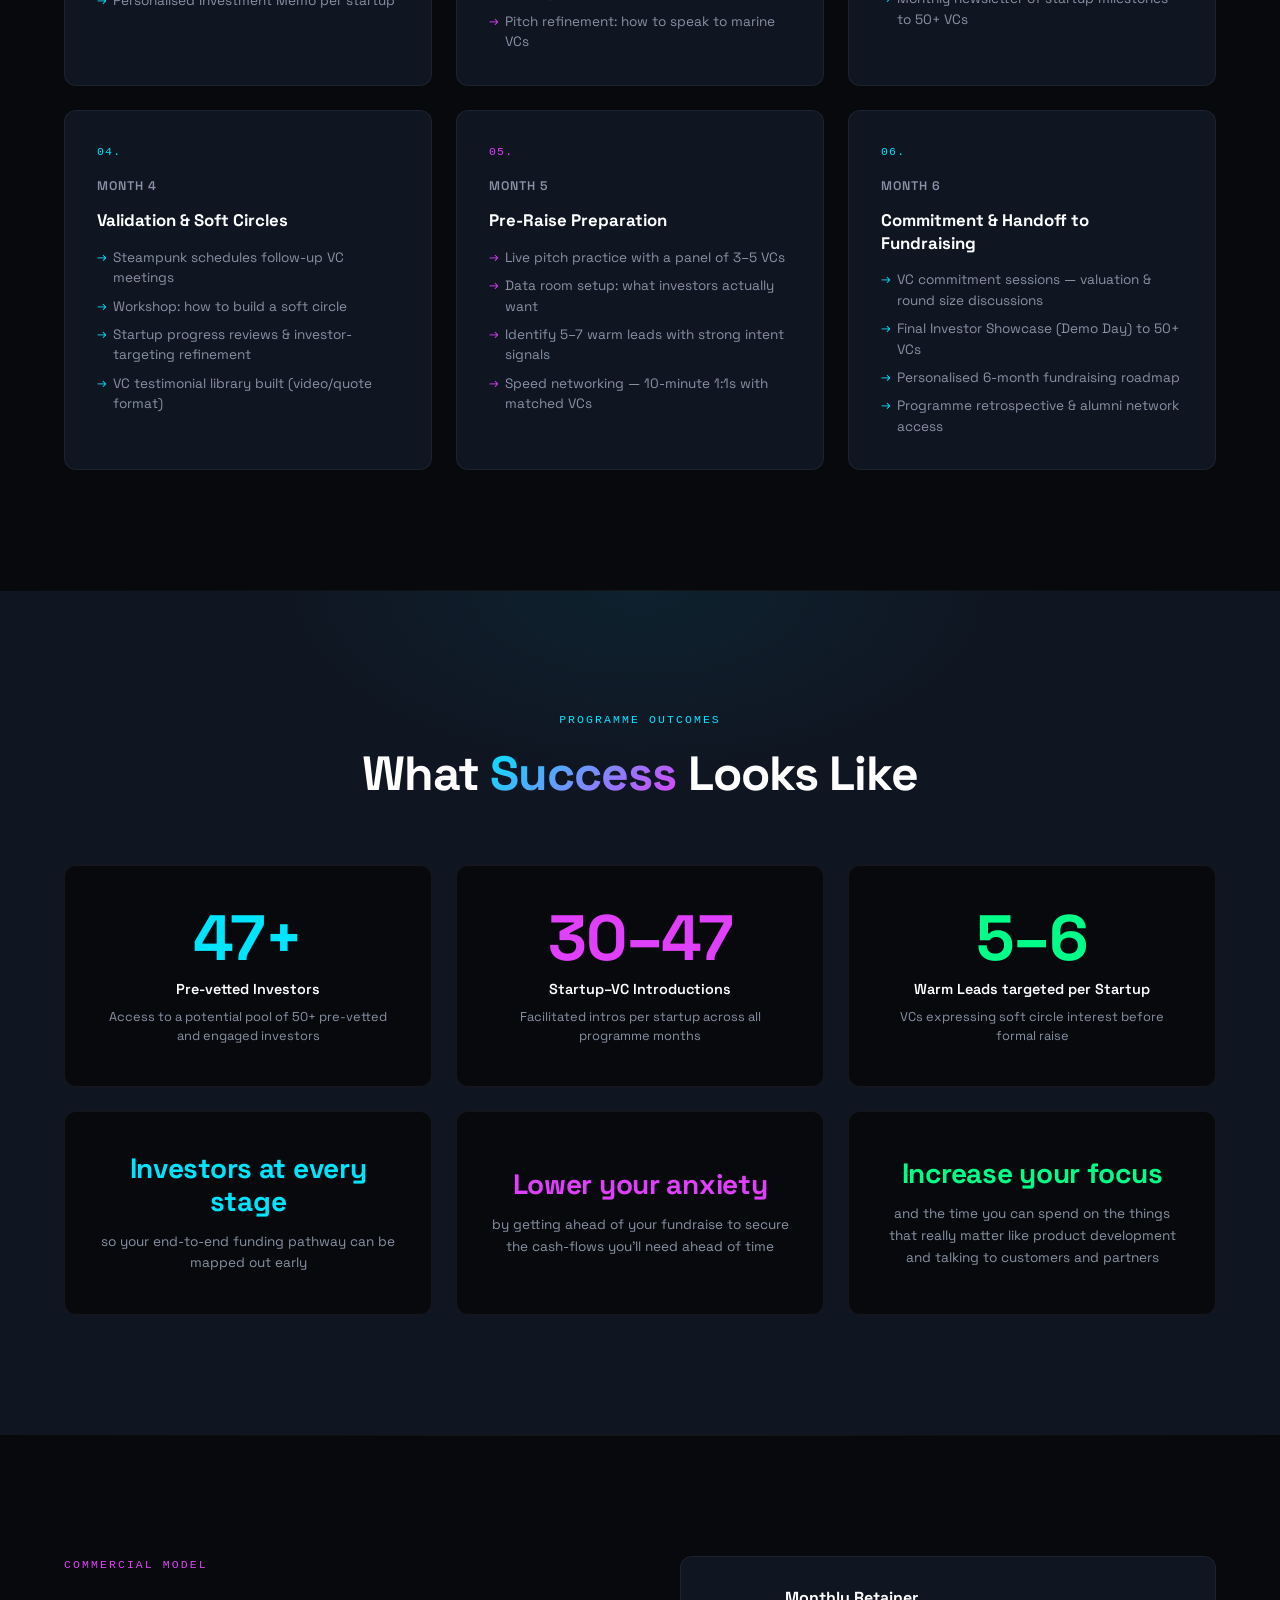
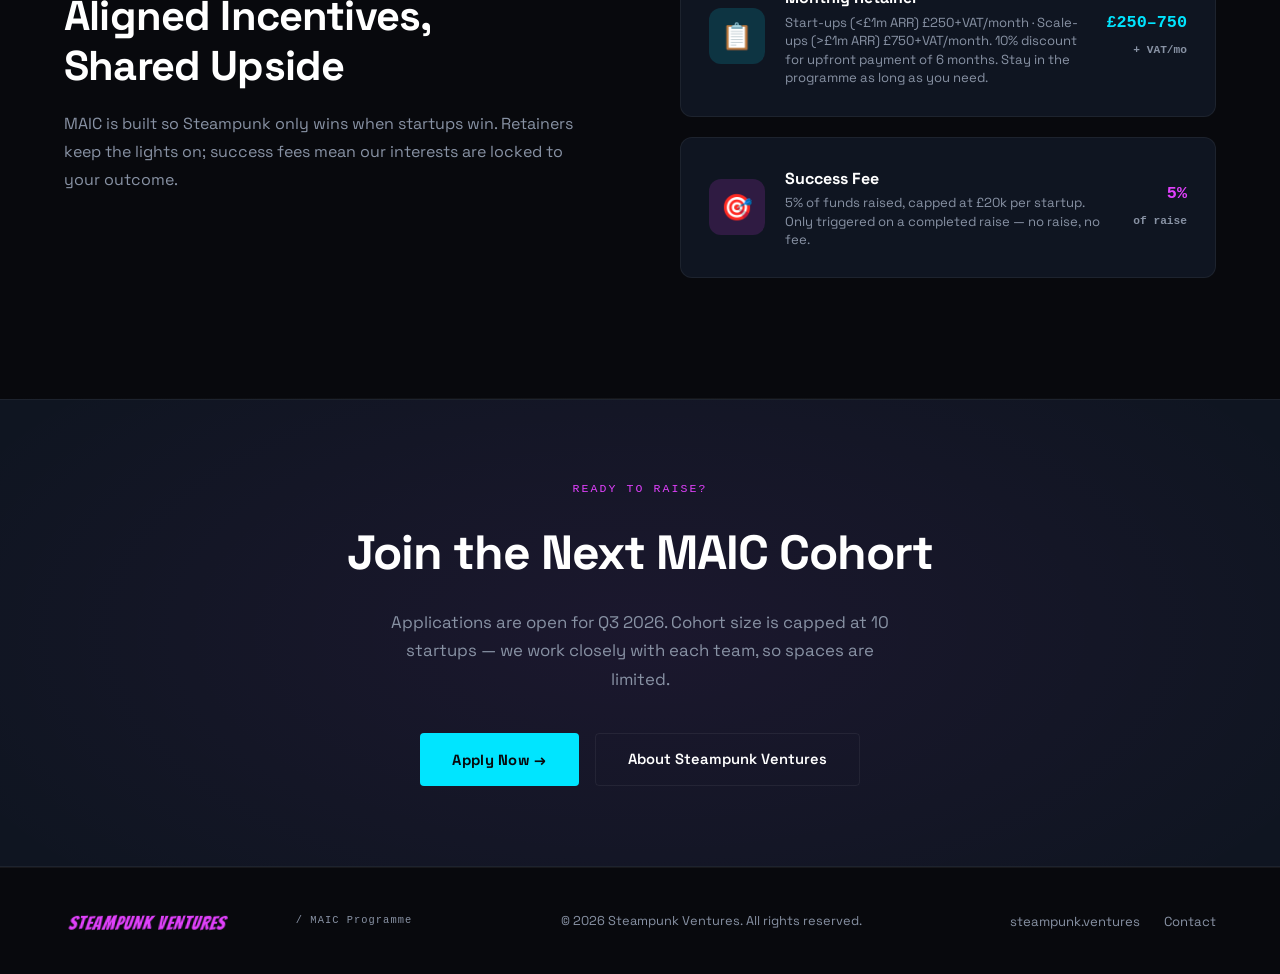
==== commit 540bd74b: "Remove / MAIC sub-label from nav logo Wordmark stands alone — page context is clear from hero and na" ====
--- a/index.html
+++ b/index.html
@@ -34,7 +34,6 @@
                   x="4" y="38">STEAMPUNK VENTURES</text>
           </g>
         </svg>
-        <span>/ MAIC</span>
       </a>
       <ul class="nav-links" role="list">
         <li><a href="#how-it-works">Programme</a></li>
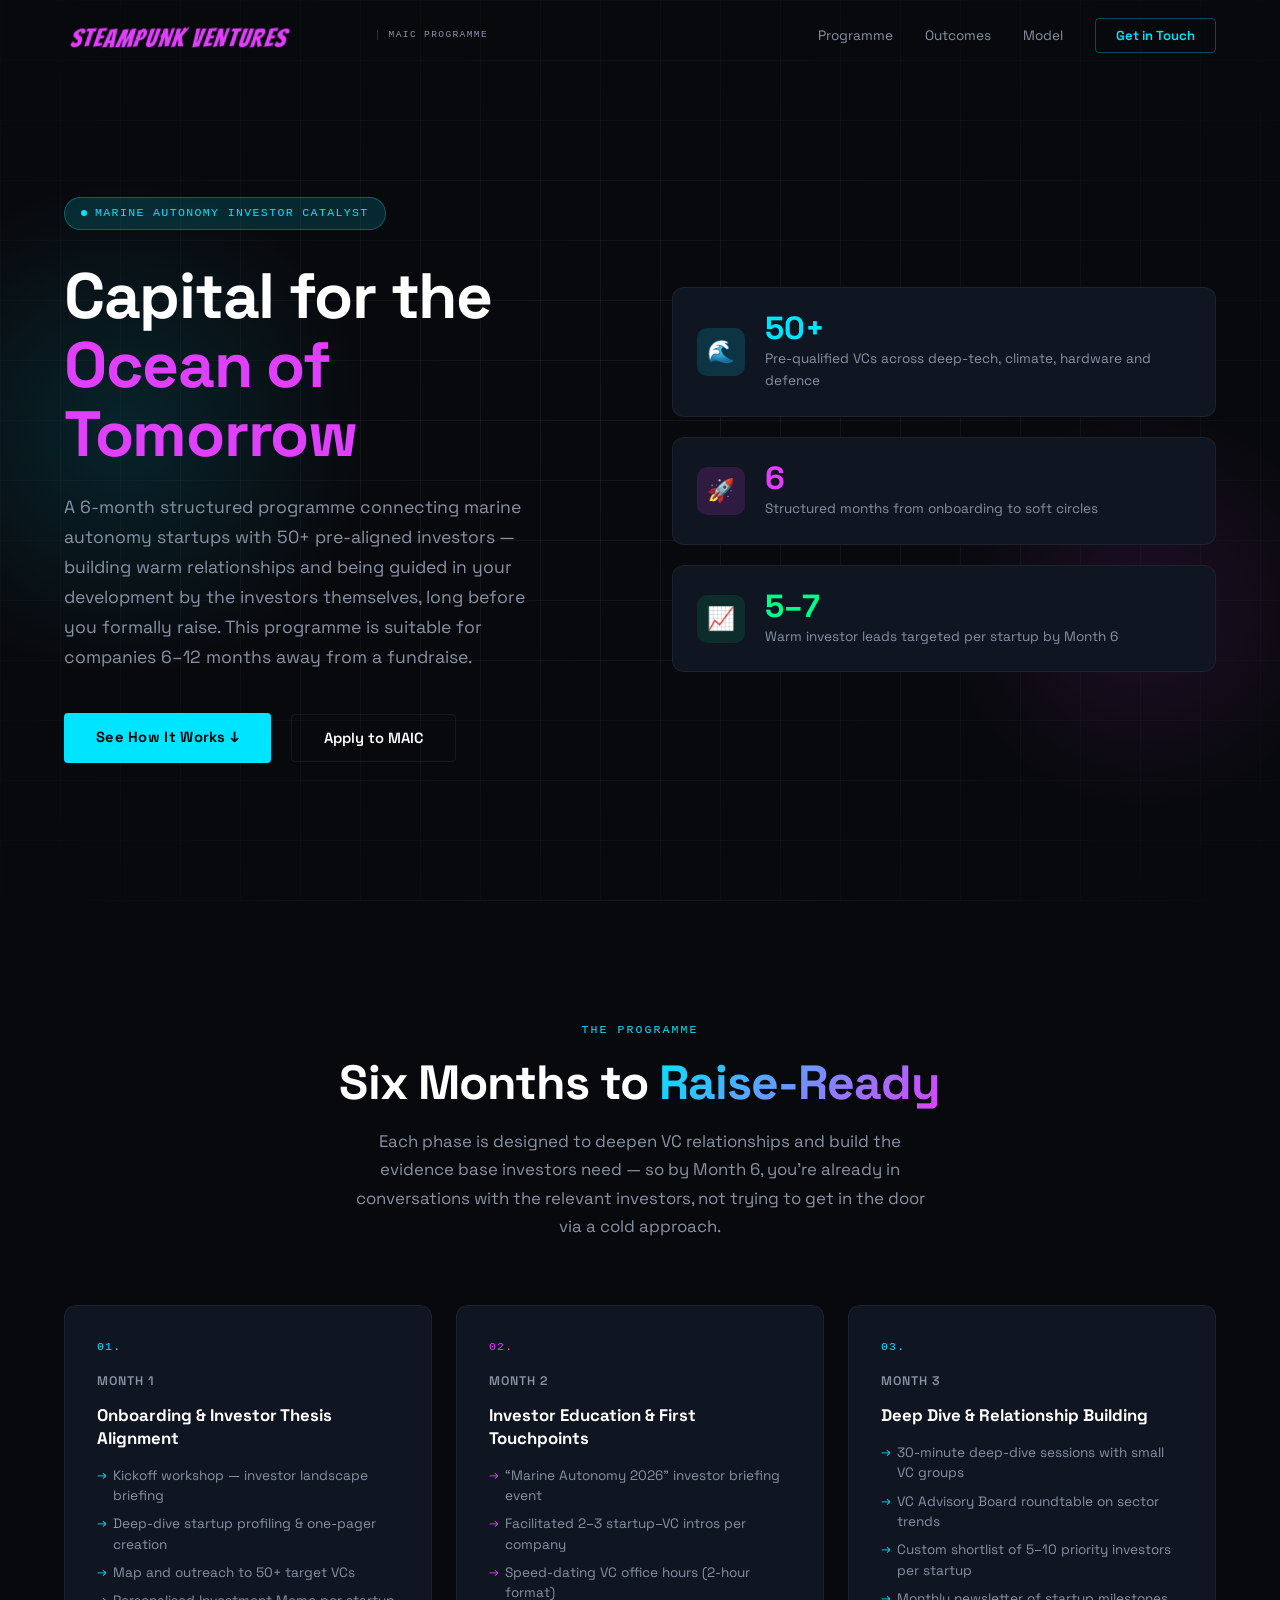
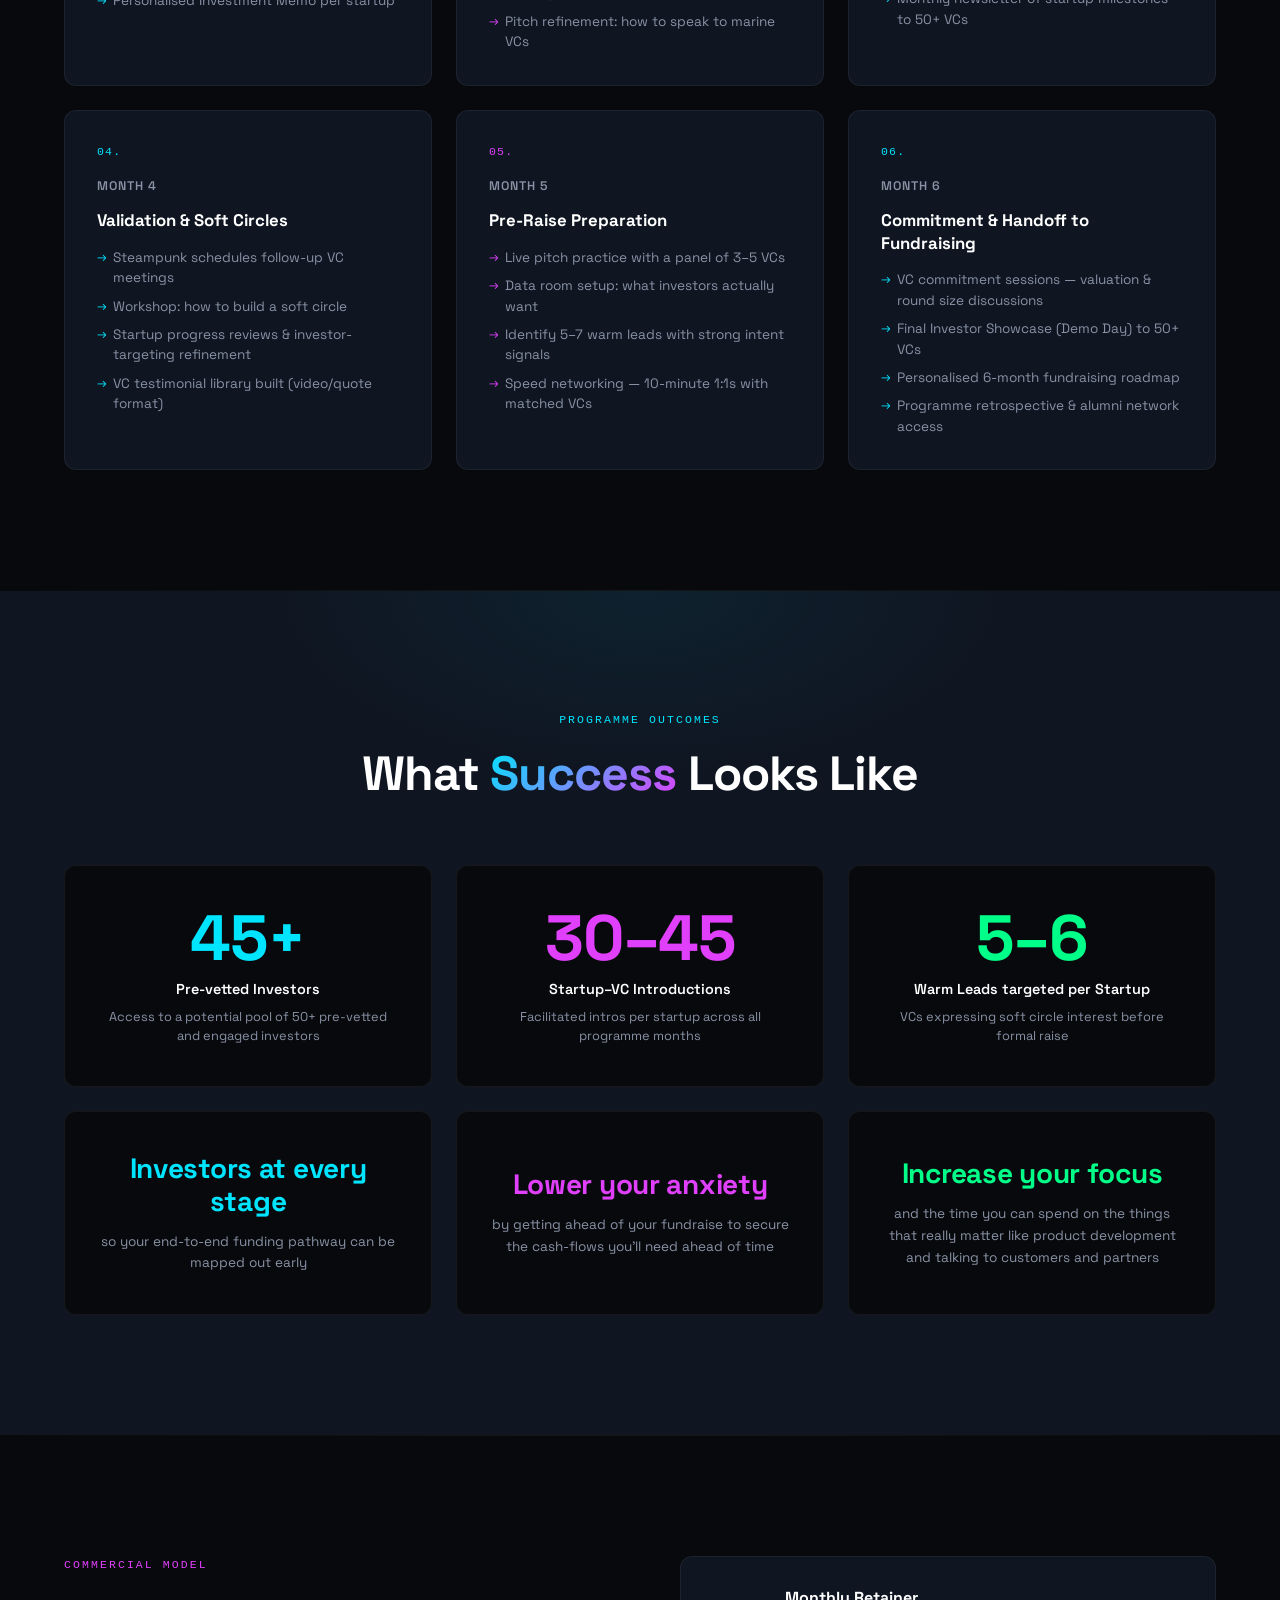
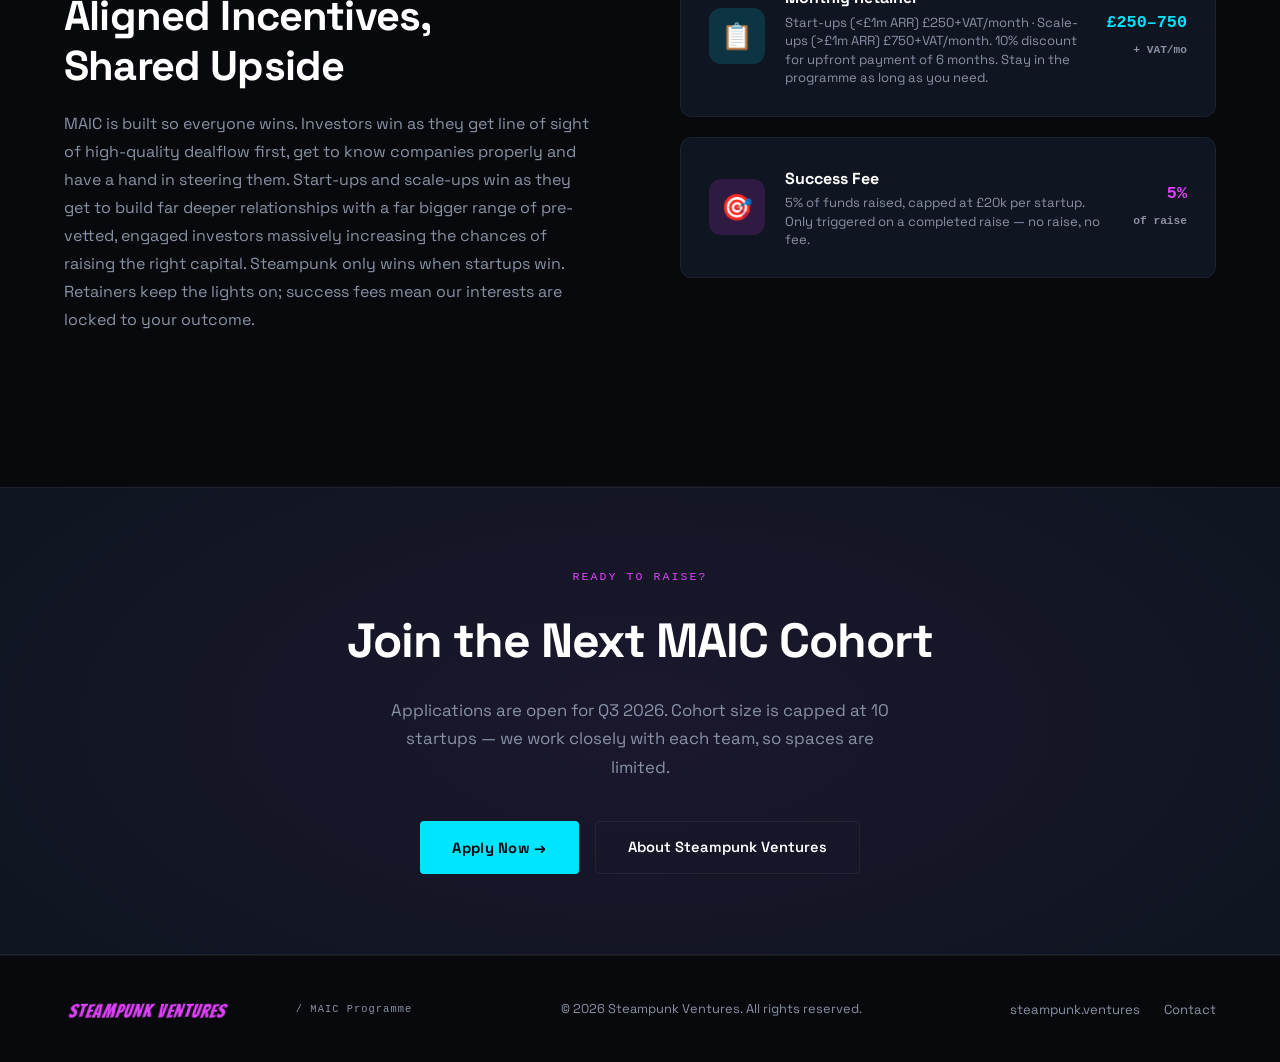
==== commit ff8e370f: "Update revenue intro text; restore MAIC Programme label in nav - Revenue sub-text updated with full " ====
--- a/index.html
+++ b/index.html
@@ -34,6 +34,7 @@
                   x="4" y="38">STEAMPUNK VENTURES</text>
           </g>
         </svg>
+        <span class="nav-logo-programme">MAIC Programme</span>
       </a>
       <ul class="nav-links" role="list">
         <li><a href="#how-it-works">Programme</a></li>
@@ -263,9 +264,13 @@
             Aligned Incentives,<br>Shared Upside
           </h2>
           <p class="revenue-intro-text reveal reveal-delay-2">
-            MAIC is built so Steampunk only wins when startups win.
-            Retainers keep the lights on; success fees mean our interests
-            are locked to your outcome.
+            MAIC is built so everyone wins. Investors win as they get line of sight
+            of high-quality dealflow first, get to know companies properly and have
+            a hand in steering them. Start-ups and scale-ups win as they get to build
+            far deeper relationships with a far bigger range of pre-vetted, engaged
+            investors massively increasing the chances of raising the right capital.
+            Steampunk only wins when startups win. Retainers keep the lights on;
+            success fees mean our interests are locked to your outcome.
           </p>
         </div>
 
--- a/style.css
+++ b/style.css
@@ -99,13 +99,17 @@
   display: block;
   flex-shrink: 0;
 }
-.nav-logo span {
+.nav-logo-programme {
   font-family: var(--font-mono);
-  font-size: 0.68rem;
-  color: var(--accent-cyan);
+  font-size: 0.6rem;
   font-weight: 400;
-  letter-spacing: 0.1em;
+  color: var(--text-muted);
+  letter-spacing: 0.14em;
+  text-transform: uppercase;
   white-space: nowrap;
+  padding-left: 0.65rem;
+  border-left: 1px solid rgba(255,255,255,0.15);
+  line-height: 1;
 }
 .nav-links {
   display: flex;
